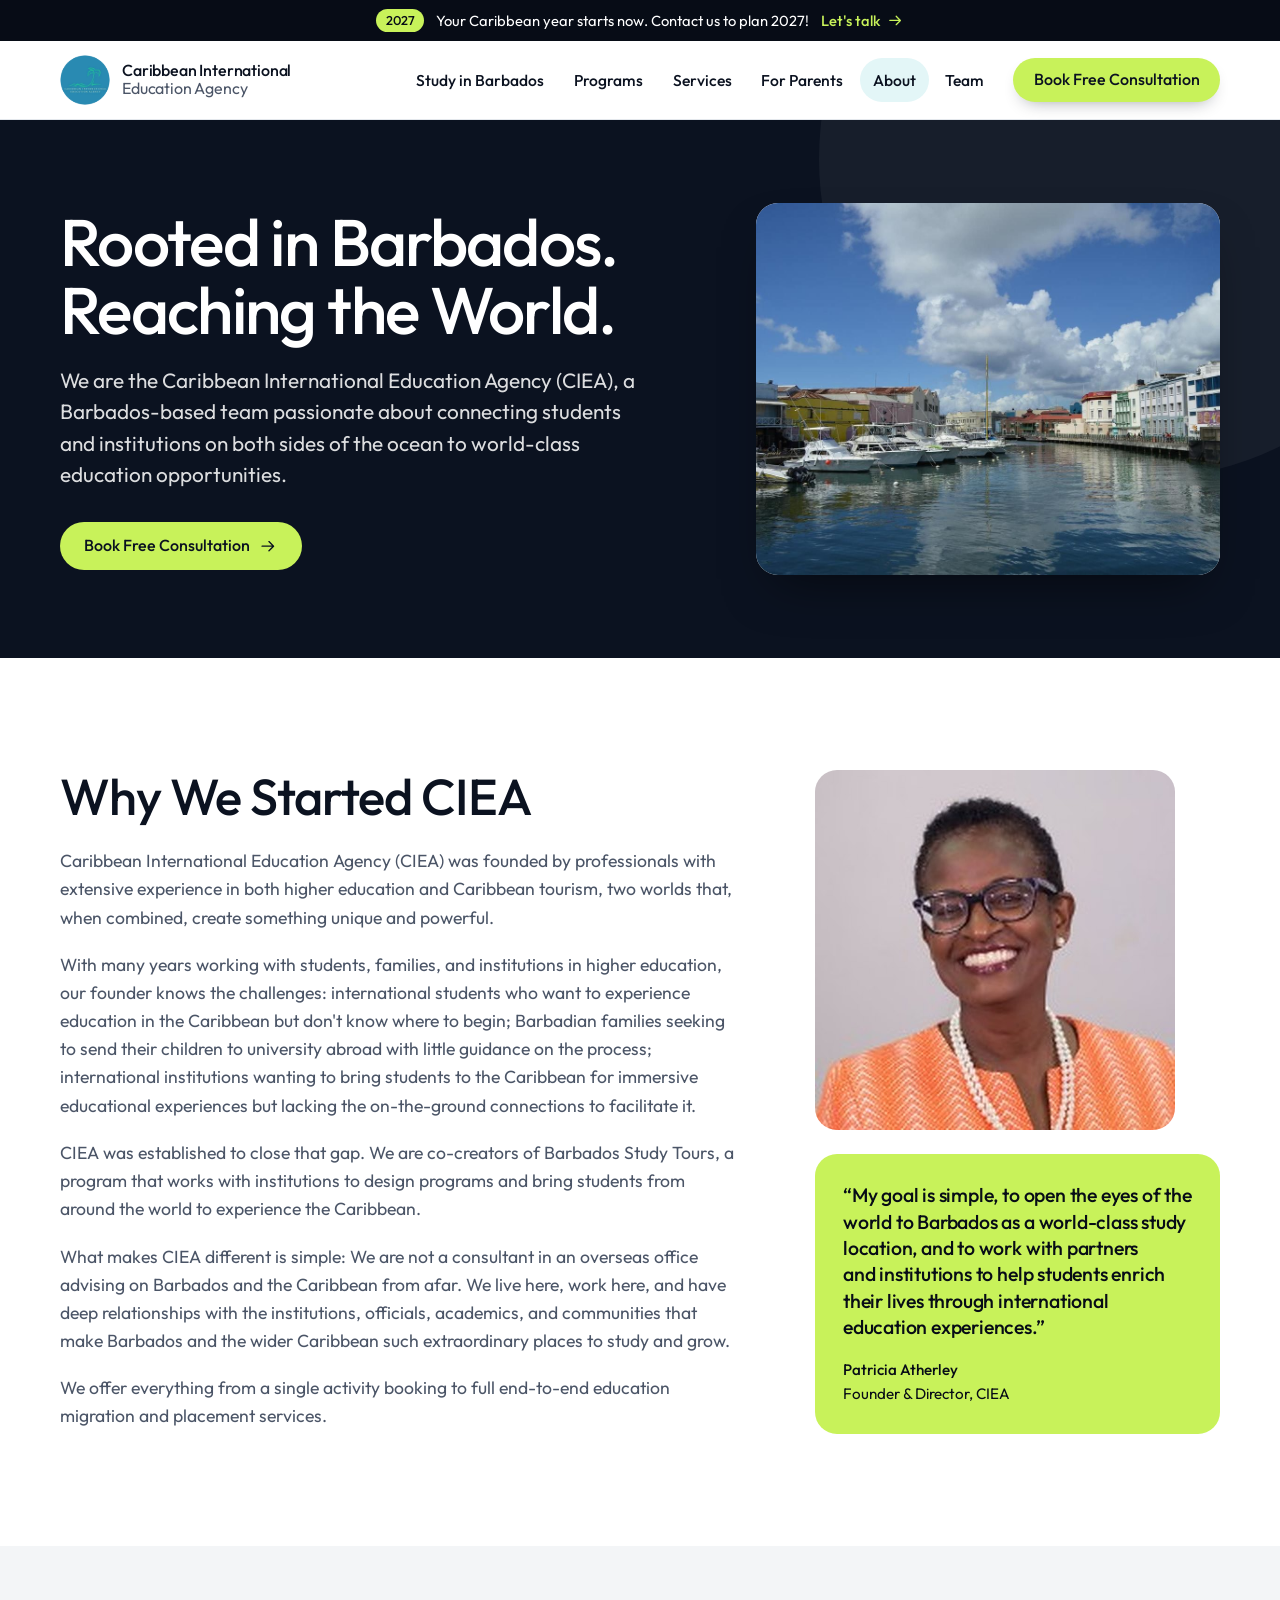
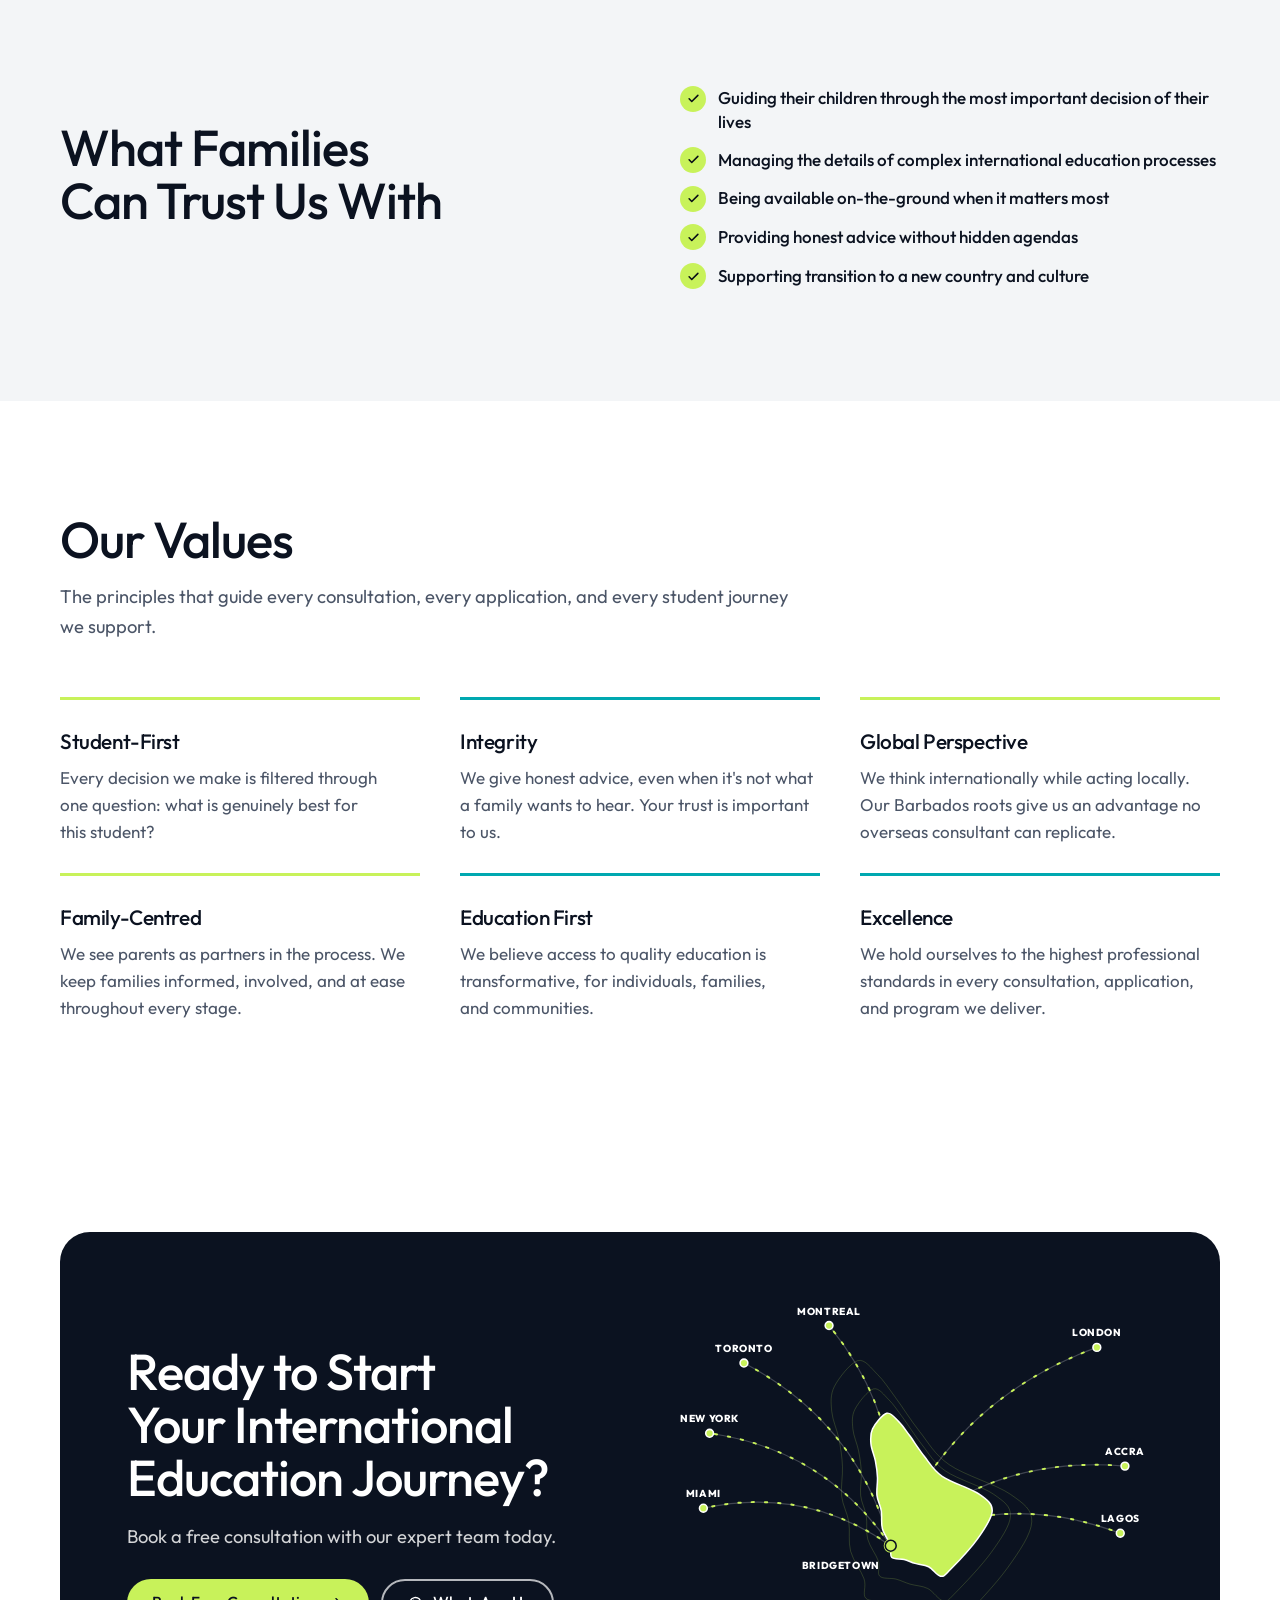
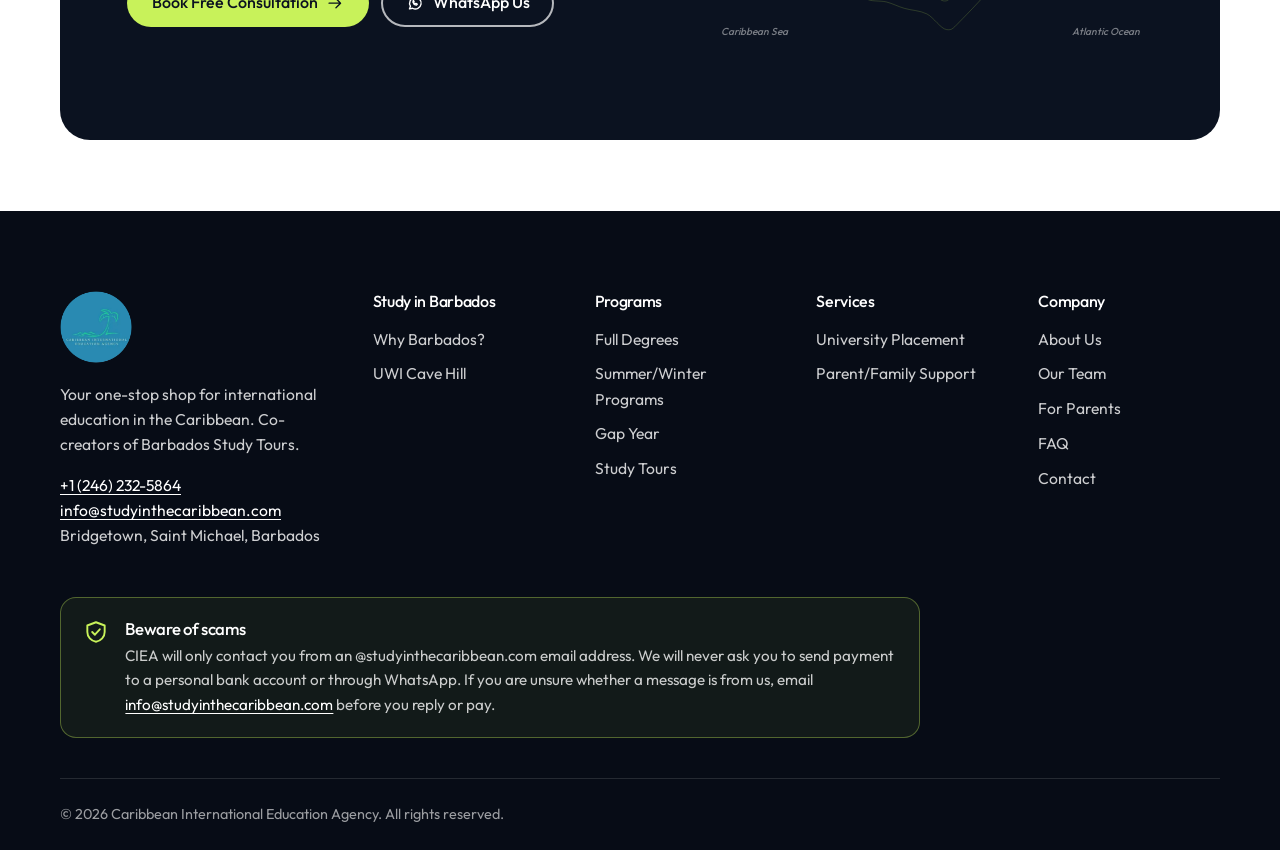
==== about.html @ b479305e "Add Team page, Full Degrees on Programs, team and degree links in nav and footer Co-Authored-By: Cla" ====
<!doctype html>
<html lang="en">
<head>
<meta charset="utf-8">
<meta name="viewport" content="width=device-width, initial-scale=1, viewport-fit=cover">
<title>About CIEA | Barbados-Based Education Agency</title>
<meta name="description" content="Meet the Barbados-based team behind the Caribbean International Education Agency.">
<meta name="theme-color" content="#0b1220">
<link rel="canonical" href="https://studyinthecaribbean.com/about.html">
<meta property="og:type" content="website">
<meta property="og:site_name" content="Caribbean International Education Agency">
<meta property="og:title" content="About CIEA | Barbados-Based Education Agency">
<meta property="og:description" content="Meet the Barbados-based team behind the Caribbean International Education Agency.">
<meta property="og:url" content="https://studyinthecaribbean.com/about.html">
<meta property="og:image" content="https://studyinthecaribbean.com/assets/og-image.jpg">
<meta property="og:image:width" content="1200">
<meta property="og:image:height" content="630">
<meta property="og:locale" content="en_GB">
<meta name="twitter:card" content="summary_large_image">
<script type="application/ld+json">{"@context": "https://schema.org", "@graph": [{"@type": "EducationalOrganization", "@id": "https://studyinthecaribbean.com/#org", "name": "Caribbean International Education Agency", "alternateName": "CIEA", "url": "https://studyinthecaribbean.com/", "logo": "https://studyinthecaribbean.com/assets/ciea-logo.png", "image": "https://studyinthecaribbean.com/assets/og-image.jpg", "email": "info@studyinthecaribbean.com", "telephone": "+12462325864", "address": {"@type": "PostalAddress", "addressLocality": "Bridgetown", "addressRegion": "Saint Michael", "addressCountry": "BB"}, "areaServed": ["Barbados", "Caribbean", "Canada", "United Kingdom", "United States", "Africa"]}]}</script>
<link rel="icon" href="assets/ciea-logo.png">
<link rel="preconnect" href="https://fonts.googleapis.com">
<link rel="preconnect" href="https://fonts.gstatic.com" crossorigin>
<link rel="stylesheet" href="https://fonts.googleapis.com/css2?family=Outfit:wght@300..800&family=Geist+Mono:wght@500&display=swap">
<link rel="stylesheet" href="assets/styles.css?v=c68fbede">
</head>
<body>
<svg width="0" height="0" style="position:absolute" aria-hidden="true">
<symbol id="i-check" viewBox="0 0 24 24"><path d="M5 12.5l4.2 4.2L19 7"/></symbol>
<symbol id="i-arrow" viewBox="0 0 24 24"><path d="M4 12h15M13 6l6 6-6 6"/></symbol><symbol id="i-arrow-l" viewBox="0 0 24 24"><path d="M20 12H5M11 6l-6 6 6 6"/></symbol><symbol id="i-shield" viewBox="0 0 24 24"><path d="M12 3l8 3v6c0 4.5-3.4 8.2-8 9-4.6-.8-8-4.5-8-9V6z"/><path d="M8.5 12l2.5 2.5 4.5-5"/></symbol>
<symbol id="i-plus" viewBox="0 0 24 24"><path d="M12 5v14M5 12h14"/></symbol>
<symbol id="i-camera" viewBox="0 0 24 24"><path d="M4 8.5A1.5 1.5 0 0 1 5.5 7h2.2l1.6-2.2h5.4L16.3 7h2.2A1.5 1.5 0 0 1 20 8.5v9a1.5 1.5 0 0 1-1.5 1.5h-13A1.5 1.5 0 0 1 4 17.5z"/><circle cx="12" cy="12.8" r="3.4"/></symbol>
<symbol id="i-menu" viewBox="0 0 24 24"><path d="M4 7h16M4 12h16M4 17h10"/></symbol>
<symbol id="i-close" viewBox="0 0 24 24"><path d="M6 6l12 12M18 6L6 18"/></symbol>
<symbol id="i-chat" viewBox="0 0 24 24"><path d="M4.5 19.5l1.3-3.6A7.5 7.5 0 1 1 8.6 18.6z"/><path d="M9 10.5c.4 1.8 2.3 3.6 4.4 4.1l1.3-1.3-1.8-1-1 .6c-.8-.4-1.5-1.1-1.9-1.9l.6-1-1-1.8z"/></symbol>
<symbol id="i-phone" viewBox="0 0 24 24"><path d="M6.6 3.5h2.6l1.4 4.1-1.9 1.3a11 11 0 0 0 6.4 6.4l1.3-1.9 4.1 1.4v2.6a2 2 0 0 1-2.1 2A16.5 16.5 0 0 1 4.6 5.6a2 2 0 0 1 2-2.1z"/></symbol>
<symbol id="i-mail" viewBox="0 0 24 24"><rect x="3.5" y="5.5" width="17" height="13" rx="1.5"/><path d="M4 6.5l8 6 8-6"/></symbol>
<symbol id="i-pin" viewBox="0 0 24 24"><path d="M12 21s-6.5-5.6-6.5-11a6.5 6.5 0 0 1 13 0c0 5.4-6.5 11-6.5 11z"/><circle cx="12" cy="10" r="2.4"/></symbol>
<symbol id="i-clock" viewBox="0 0 24 24"><circle cx="12" cy="12" r="8.5"/><path d="M12 7.5V12l3 2"/></symbol>
<symbol id="i-cap" viewBox="0 0 24 24"><path d="M2.5 9.5L12 5l9.5 4.5L12 14z"/><path d="M6.5 11.5v4c1.5 1.4 3.4 2 5.5 2s4-.6 5.5-2v-4M21.5 9.5v5"/></symbol>
<symbol id="i-file" viewBox="0 0 24 24"><path d="M14 3.5H7A1.5 1.5 0 0 0 5.5 5v14A1.5 1.5 0 0 0 7 20.5h10a1.5 1.5 0 0 0 1.5-1.5V8z"/><path d="M14 3.5V8h4.5M9 14l2 2 4-4"/></symbol>
<symbol id="i-passport" viewBox="0 0 24 24"><rect x="5.5" y="3" width="13" height="18" rx="1.5"/><circle cx="12" cy="10.5" r="3"/><path d="M9 10.5h6M12 7.5c-1 1.6-1 4.4 0 6M12 7.5c1 1.6 1 4.4 0 6M9 17h6"/></symbol>
<symbol id="i-home" viewBox="0 0 24 24"><path d="M3.5 11L12 4l8.5 7"/><path d="M6 9.5v10h12v-10M10 19.5v-5h4v5"/></symbol>
<symbol id="i-plane" viewBox="0 0 24 24"><path d="M10.5 13.5l-6-2.2 1.3-1.3 7.2.6 4-4c.9-.9 2.3-1.1 2.8-.6s.3 1.9-.6 2.8l-4 4 .6 7.2-1.3 1.3-2.2-6-3 3v2.2l-1.2 1.2-1.3-3.3-3.3-1.3L4.6 16h2.2z"/></symbol>
<symbol id="i-users" viewBox="0 0 24 24"><circle cx="9" cy="8.5" r="3.2"/><path d="M3 19.5c.5-3.3 2.9-5.5 6-5.5s5.5 2.2 6 5.5"/><circle cx="17" cy="9.5" r="2.5"/><path d="M16.5 14.2c2.4.2 4 2 4.5 4.6"/></symbol>
<symbol id="i-steth" viewBox="0 0 24 24"><path d="M6 3.5v5a4 4 0 0 0 8 0v-5"/><path d="M10 12.5v2a5 5 0 0 0 10 0v-1.5"/><circle cx="20" cy="11" r="2"/></symbol>
<symbol id="i-award" viewBox="0 0 24 24"><circle cx="12" cy="9" r="5.5"/><path d="M8.6 13.4L7 20.5l5-2.5 5 2.5-1.6-7.1"/></symbol>
<symbol id="i-globe" viewBox="0 0 24 24"><circle cx="12" cy="12" r="8.5"/><path d="M3.5 12h17M12 3.5c2.4 2.5 3.6 5.3 3.6 8.5s-1.2 6-3.6 8.5c-2.4-2.5-3.6-5.3-3.6-8.5s1.2-6 3.6-8.5z"/></symbol>
<symbol id="i-sun" viewBox="0 0 24 24"><circle cx="12" cy="12" r="4"/><path d="M12 2.5v2.5M12 19v2.5M2.5 12H5M19 12h2.5M5.3 5.3l1.8 1.8M16.9 16.9l1.8 1.8M5.3 18.7l1.8-1.8M16.9 7.1l1.8-1.8"/></symbol>
<symbol id="i-tag" viewBox="0 0 24 24"><path d="M3.5 12.2V4.5a1 1 0 0 1 1-1h7.7l8.3 8.3a1 1 0 0 1 0 1.4l-7.3 7.3a1 1 0 0 1-1.4 0z"/><circle cx="8" cy="8" r="1.6"/></symbol>
</svg>
<a class="skip" href="#main">Skip to content</a>
<a class="promo" href="contact.html"><span class="promo-in"><span class="promo-tag">2027</span><span class="promo-text">Your Caribbean year starts now. Contact us to plan 2027!</span><span class="promo-go">Let's talk <svg class="icon" aria-hidden="true"><use href="#i-arrow"/></svg></span></span></a>
<header class="site-header"><div class="wrap header-inner">
<a class="brand" href="index.html" aria-label="Caribbean International Education Agency, home">
<img src="assets/ciea-logo.png" alt="" width="52" height="52">
<span class="brand-name">Caribbean International<span>Education Agency</span></span></a>
<button class="nav-toggle" aria-expanded="false" aria-controls="site-nav" aria-label="Menu"><svg class="icon i-menu" aria-hidden="true"><use href="#i-menu"/></svg><svg class="icon i-close" hidden aria-hidden="true"><use href="#i-close"/></svg></button>
<nav class="nav" id="site-nav" aria-label="Main"><a href="study-in-barbados.html">Study in Barbados</a><a href="programs.html">Programs</a><a href="services.html">Services</a><a href="about.html#families">For Parents</a><a href="about.html" aria-current="page">About</a><a href="team.html">Team</a><a class="btn btn-primary" href="contact.html">Book Free Consultation</a></nav>
</div></header>
<main id="main">
<section class="page-hero"><div class="wrap page-hero-grid">
<div class="page-hero-copy"><h1>Rooted in Barbados. Reaching the World.</h1><p class="lede">We are the Caribbean International Education Agency (CIEA), a Barbados-based team passionate about connecting students and institutions on both sides of the ocean to world-class education opportunities.</p><div class="btn-row"><a class="btn btn-primary" href="contact.html">Book Free Consultation <svg class="icon" aria-hidden="true"><use href="#i-arrow"/></svg></a></div></div>
<figure class="photo "><div class="ph has-img"><img src="assets/photos/bridgetown-careenage.jpg" alt="The Careenage in Bridgetown" loading="eager" decoding="async"></div></figure>
</div></section>
<section class="section" aria-labelledby="story-h"><div class="wrap story">
<div class="prose">

<h2 id="story-h">Why We Started CIEA</h2>
<p>Caribbean International Education Agency (CIEA) was founded by professionals with extensive experience in both higher education and Caribbean tourism, two worlds that, when combined, create something unique and powerful.</p>
<p>With many years working with students, families, and institutions in higher education, our founder knows the challenges: international students who want to experience education in the Caribbean but don't know where to begin; Barbadian families seeking to send their children to university abroad with little guidance on the process; international institutions wanting to bring students to the Caribbean for immersive educational experiences but lacking the on-the-ground connections to facilitate it.</p>
<p>CIEA was established to close that gap. We are co-creators of Barbados Study Tours, a program that works with institutions to design programs and bring students from around the world to experience the Caribbean.</p>
<p>What makes CIEA different is simple: We are not a consultant in an overseas office advising on Barbados and the Caribbean from afar. We live here, work here, and have deep relationships with the institutions, officials, academics, and communities that make Barbados and the wider Caribbean such extraordinary places to study and grow.</p>
<p>We offer everything from a single activity booking to full end-to-end education migration and placement services.</p>
</div>
<aside>
<figure class="photo portrait"><div class="ph has-img"><img src="assets/photos/patricia-atherley.jpg" alt="Patricia Atherley, Founder and Director of CIEA" loading="lazy" decoding="async"></div></figure>
<blockquote class="quote"><p>My goal is simple, to open the eyes of the world to Barbados as a world-class study location, and to work with partners and institutions to help students enrich their lives through international education experiences.</p>
<footer><b>Patricia Atherley</b>Founder &amp; Director, CIEA</footer></blockquote>
</aside>
</div></section>

<section class="section bg-mist" id="families" aria-labelledby="fam-h"><div class="wrap split">
<div class="stack"><h2 id="fam-h">What Families Can Trust Us With</h2></div>
<ul class="checks "><li><span class="tick"><svg class="icon" aria-hidden="true"><use href="#i-check"/></svg></span><span>Guiding their children through the most important decision of their lives</span></li><li><span class="tick"><svg class="icon" aria-hidden="true"><use href="#i-check"/></svg></span><span>Managing the details of complex international education processes</span></li><li><span class="tick"><svg class="icon" aria-hidden="true"><use href="#i-check"/></svg></span><span>Being available on-the-ground when it matters most</span></li><li><span class="tick"><svg class="icon" aria-hidden="true"><use href="#i-check"/></svg></span><span>Providing honest advice without hidden agendas</span></li><li><span class="tick"><svg class="icon" aria-hidden="true"><use href="#i-check"/></svg></span><span>Supporting transition to a new country and culture</span></li></ul>
</div></section>

<section class="section" aria-labelledby="val-h"><div class="wrap">
<div class="head"><h2 id="val-h">Our Values</h2><p>The principles that guide every consultation, every application, and every student journey we support.</p></div>
<ul class="values"><li class="c-flame"><h3>Student-First</h3><p>Every decision we make is filtered through one question: what is genuinely best for this student?</p></li><li class="c-sea"><h3>Integrity</h3><p>We give honest advice, even when it's not what a family wants to hear. Your trust is important to us.</p></li><li class="c-palm"><h3>Global Perspective</h3><p>We think internationally while acting locally. Our Barbados roots give us an advantage no overseas consultant can replicate.</p></li><li class="c-sun"><h3>Family-Centred</h3><p>We see parents as partners in the process. We keep families informed, involved, and at ease throughout every stage.</p></li><li class="c-hib"><h3>Education First</h3><p>We believe access to quality education is transformative, for individuals, families, and communities.</p></li><li class="c-sea"><h3>Excellence</h3><p>We hold ourselves to the highest professional standards in every consultation, application, and program we deliver.</p></li></ul>
</div></section>

<section class="envelope-section" aria-labelledby="env-h"><div class="wrap">
<div class="envelope">
<div class="body"><h2 id="env-h">Ready to Start Your International Education Journey?</h2><p>Book a free consultation with our expert team today.</p>
<div class="btn-row"><a class="btn btn-primary" href="contact.html">Book Free Consultation <svg class="icon" aria-hidden="true"><use href="#i-arrow"/></svg></a>
<a class="btn btn-line-light" href="https://wa.me/12462325864" target="_blank" rel="noopener"><svg class="icon" aria-hidden="true"><use href="#i-chat"/></svg>WhatsApp Us</a></div></div>
<div class="routes"><svg viewBox="0 0 620 470" role="img" aria-label="Map of Barbados with direct flight routes from Bridgetown to London, Toronto, Montreal, New York, Miami, Lagos and Accra">
<g><path class="contour" d="M220.7 151.0 C213.0 153.2 200.2 169.7 195.5 178.8 C190.9 187.9 191.8 196.2 192.6 205.6 C193.4 215.1 198.4 225.5 200.4 235.4 C202.3 245.3 203.8 254.9 204.2 265.2 C204.7 275.5 202.2 287.1 203.3 297.0 C204.4 306.9 209.4 314.9 211.0 324.8 C212.6 334.7 210.2 346.3 213.0 356.6 C215.7 366.8 224.7 377.9 227.5 386.4 C230.2 394.8 225.4 403.1 229.4 407.2 C233.4 411.3 244.7 409.4 251.6 411.2 C258.6 413.0 263.7 416.0 271.0 418.1 C278.2 420.3 287.6 420.3 295.2 424.1 C302.7 427.9 310.0 440.1 316.4 441.0 C322.9 441.8 322.9 440.1 333.9 429.1 C344.8 418.0 369.8 391.8 382.2 374.4 C394.6 357.1 407.8 338.0 408.3 324.8 C408.8 311.5 399.9 305.3 385.1 295.0 C370.3 284.7 335.6 274.5 319.3 263.2 C303.1 252.0 297.1 239.6 287.4 227.5 C277.8 215.4 268.9 201.0 261.3 190.7 C253.7 180.5 248.7 172.5 242.0 165.9 C235.2 159.3 228.4 148.9 220.7 151.0 Z" transform="translate(336 250) scale(0.9359999999999999) translate(-300 -295)" vector-effect="non-scaling-stroke"/><path class="contour" d="M220.7 151.0 C213.0 153.2 200.2 169.7 195.5 178.8 C190.9 187.9 191.8 196.2 192.6 205.6 C193.4 215.1 198.4 225.5 200.4 235.4 C202.3 245.3 203.8 254.9 204.2 265.2 C204.7 275.5 202.2 287.1 203.3 297.0 C204.4 306.9 209.4 314.9 211.0 324.8 C212.6 334.7 210.2 346.3 213.0 356.6 C215.7 366.8 224.7 377.9 227.5 386.4 C230.2 394.8 225.4 403.1 229.4 407.2 C233.4 411.3 244.7 409.4 251.6 411.2 C258.6 413.0 263.7 416.0 271.0 418.1 C278.2 420.3 287.6 420.3 295.2 424.1 C302.7 427.9 310.0 440.1 316.4 441.0 C322.9 441.8 322.9 440.1 333.9 429.1 C344.8 418.0 369.8 391.8 382.2 374.4 C394.6 357.1 407.8 338.0 408.3 324.8 C408.8 311.5 399.9 305.3 385.1 295.0 C370.3 284.7 335.6 274.5 319.3 263.2 C303.1 252.0 297.1 239.6 287.4 227.5 C277.8 215.4 268.9 201.0 261.3 190.7 C253.7 180.5 248.7 172.5 242.0 165.9 C235.2 159.3 228.4 148.9 220.7 151.0 Z" transform="translate(336 250) scale(1.188) translate(-300 -295)" vector-effect="non-scaling-stroke"/></g><path class="arc" d="M284 316 Q306 158 205 34"/><path class="flow out" d="M284 316 Q306 158 205 34"/><path class="arc" d="M284 316 Q241 158 96 82"/><path class="flow in" d="M284 316 Q241 158 96 82"/><path class="arc" d="M284 316 Q200 193 52 172"/><path class="flow out" d="M284 316 Q200 193 52 172"/><path class="arc" d="M284 316 Q174 239 44 268"/><path class="flow in" d="M284 316 Q174 239 44 268"/><path class="arc" d="M284 316 Q360 131 548 62"/><path class="flow out" d="M284 316 Q360 131 548 62"/><path class="arc" d="M284 316 Q412 199 584 214"/><path class="flow in" d="M284 316 Q412 199 584 214"/><path class="arc" d="M284 316 Q427 243 578 300"/><path class="flow out" d="M284 316 Q427 243 578 300"/><path class="island" d="M220.7 151.0 C213.0 153.2 200.2 169.7 195.5 178.8 C190.9 187.9 191.8 196.2 192.6 205.6 C193.4 215.1 198.4 225.5 200.4 235.4 C202.3 245.3 203.8 254.9 204.2 265.2 C204.7 275.5 202.2 287.1 203.3 297.0 C204.4 306.9 209.4 314.9 211.0 324.8 C212.6 334.7 210.2 346.3 213.0 356.6 C215.7 366.8 224.7 377.9 227.5 386.4 C230.2 394.8 225.4 403.1 229.4 407.2 C233.4 411.3 244.7 409.4 251.6 411.2 C258.6 413.0 263.7 416.0 271.0 418.1 C278.2 420.3 287.6 420.3 295.2 424.1 C302.7 427.9 310.0 440.1 316.4 441.0 C322.9 441.8 322.9 440.1 333.9 429.1 C344.8 418.0 369.8 391.8 382.2 374.4 C394.6 357.1 407.8 338.0 408.3 324.8 C408.8 311.5 399.9 305.3 385.1 295.0 C370.3 284.7 335.6 274.5 319.3 263.2 C303.1 252.0 297.1 239.6 287.4 227.5 C277.8 215.4 268.9 201.0 261.3 190.7 C253.7 180.5 248.7 172.5 242.0 165.9 C235.2 159.3 228.4 148.9 220.7 151.0 Z" transform="translate(336 250) scale(0.72) translate(-300 -295)" vector-effect="non-scaling-stroke"/><path class="coast" d="M220.7 151.0 C213.0 153.2 200.2 169.7 195.5 178.8 C190.9 187.9 191.8 196.2 192.6 205.6 C193.4 215.1 198.4 225.5 200.4 235.4 C202.3 245.3 203.8 254.9 204.2 265.2 C204.7 275.5 202.2 287.1 203.3 297.0 C204.4 306.9 209.4 314.9 211.0 324.8 C212.6 334.7 210.2 346.3 213.0 356.6 C215.7 366.8 224.7 377.9 227.5 386.4 C230.2 394.8 225.4 403.1 229.4 407.2 C233.4 411.3 244.7 409.4 251.6 411.2 C258.6 413.0 263.7 416.0 271.0 418.1 C278.2 420.3 287.6 420.3 295.2 424.1 C302.7 427.9 310.0 440.1 316.4 441.0 C322.9 441.8 322.9 440.1 333.9 429.1 C344.8 418.0 369.8 391.8 382.2 374.4 C394.6 357.1 407.8 338.0 408.3 324.8 C408.8 311.5 399.9 305.3 385.1 295.0 C370.3 284.7 335.6 274.5 319.3 263.2 C303.1 252.0 297.1 239.6 287.4 227.5 C277.8 215.4 268.9 201.0 261.3 190.7 C253.7 180.5 248.7 172.5 242.0 165.9 C235.2 159.3 228.4 148.9 220.7 151.0 Z" transform="translate(336 250) scale(0.72) translate(-300 -295)" vector-effect="non-scaling-stroke"/><g class="city"><circle cx="205" cy="34" r="5"/><text x="205" y="20" text-anchor="middle">MONTREAL</text></g><g class="city"><circle cx="96" cy="82" r="5"/><text x="96" y="68" text-anchor="middle">TORONTO</text></g><g class="city"><circle cx="52" cy="172" r="5"/><text x="52" y="158" text-anchor="middle">NEW YORK</text></g><g class="city"><circle cx="44" cy="268" r="5"/><text x="44" y="254" text-anchor="middle">MIAMI</text></g><g class="city"><circle cx="548" cy="62" r="5"/><text x="548" y="48" text-anchor="middle">LONDON</text></g><g class="city"><circle cx="584" cy="214" r="5"/><text x="584" y="200" text-anchor="middle">ACCRA</text></g><g class="city"><circle cx="578" cy="300" r="5"/><text x="578" y="286" text-anchor="middle">LAGOS</text></g>
<circle class="home-ring" cx="284" cy="316" r="8"/><circle class="home-dot" cx="284" cy="316" r="7"/>
<text class="sea-label" x="560" y="430" text-anchor="middle">Atlantic Ocean</text><text class="sea-label" x="110" y="430" text-anchor="middle">Caribbean Sea</text>
<text class="home-label" x="270" y="346" text-anchor="end">BRIDGETOWN</text>
</svg></div>
</div></div></section>
</main>
<footer class="site-footer"><div class="wrap">
<div class="foot-grid">
<div class="foot-brand"><img src="assets/ciea-logo.png" alt="Caribbean International Education Agency logo" width="84" height="84">
<p>Your one-stop shop for international education in the Caribbean. Co-creators of Barbados Study Tours.</p>
<p><a href="https://wa.me/12462325864" target="_blank" rel="noopener">+1 (246) 232-5864</a><br><a href="mailto:info@studyinthecaribbean.com">info@studyinthecaribbean.com</a><br>Bridgetown, Saint Michael, Barbados</p></div>
<div class="foot-col"><h3>Study in Barbados</h3><ul>
<li><a href="study-in-barbados.html#why">Why Barbados?</a></li><li><a href="study-in-barbados.html#uwi">UWI Cave Hill</a></li>
</ul></div>
<div class="foot-col"><h3>Programs</h3><ul>
<li><a href="programs.html#full-degrees">Full Degrees</a></li><li><a href="programs.html#summer-camps">Summer/Winter Programs</a></li><li><a href="programs.html#gap-year">Gap Year</a></li>
<li><a href="programs.html#study-tours">Study Tours</a></li></ul></div>
<div class="foot-col"><h3>Services</h3><ul>
<li><a href="services.html#placement">University Placement</a></li>
<li><a href="services.html#family">Parent/Family Support</a></li></ul></div>
<div class="foot-col"><h3>Company</h3><ul>
<li><a href="about.html">About Us</a></li><li><a href="team.html">Our Team</a></li><li><a href="about.html#families">For Parents</a></li>
<li><a href="index.html#faq">FAQ</a></li><li><a href="contact.html">Contact</a></li></ul></div>
</div>
<aside class="foot-notice" aria-labelledby="scam-h"><svg class="icon" aria-hidden="true"><use href="#i-shield"/></svg><div><h3 id="scam-h">Beware of scams</h3><p>CIEA will only contact you from an @studyinthecaribbean.com email address. We will never ask you to send payment to a personal bank account or through WhatsApp. If you are unsure whether a message is from us, email <a href="mailto:info@studyinthecaribbean.com">info@studyinthecaribbean.com</a> before you reply or pay.</p></div></aside>
<div class="foot-base"><span>&copy; 2026 Caribbean International Education Agency. All rights reserved.</span></div>
</div></footer>
<script src="assets/site.js?v=c68fbede"></script>
</body>
</html>
---- assets/styles.css ----
/* CIEA: Electric Sea. White ground, near-black bands, teal brand, lime for action. */
:root {
  --deep: #0b1220;
  --deep-2: #111b2e;
  --night: #070c16;
  --lagoon: #00a8b0;
  --sea-ink: #007c84;
  --seafoam: #c8f25a;
  --palm-ink: #007c84;
  --seafoam-soft: #e3f6f7;
  --sun: #c8f25a;
  --sun-soft: #f3fbdf;
  --coral: #c8f25a;
  --coral-ink: #007c84;
  --coral-soft: #eef9d2;
  --flame-ink: #0b1220;
  --err: #b3261e;
  --hibiscus: #00a8b0;
  --ink: #0b1220;
  --ink-2: #4b5567;
  --line: #e3e7ec;
  --mist: #f3f5f7;
  --white: #fff;
  --r-lg: 22px;
  --r: 16px;
  --r-sm: 10px;
  --shadow: 0 18px 40px -18px rgba(11, 18, 32, .35);
  --shadow-sm: 0 6px 18px -8px rgba(11, 18, 32, .28);
  --display: "Outfit", system-ui, sans-serif;
  --text: "Outfit", system-ui, sans-serif;
  --ease: cubic-bezier(.16, 1, .3, 1);
  --wrap: 1240px;
  --gutter: clamp(1rem, 4vw, 2.5rem);
}

*, *::before, *::after { box-sizing: border-box; }
html { -webkit-text-size-adjust: 100%; scroll-padding-top: 96px; }
html.smooth { scroll-behavior: smooth; }
@media (prefers-reduced-motion: reduce) { html.smooth { scroll-behavior: auto; } }
body {
  margin: 0; background: #fff; color: var(--ink);
  font-family: var(--text); font-size: 1.0625rem; line-height: 1.6;
  -webkit-font-smoothing: antialiased; text-rendering: optimizeLegibility;
}
img { display: block; max-width: 100%; height: auto; }
a { color: inherit; text-underline-offset: .2em; text-decoration-thickness: .08em; }
::selection { background: var(--sun); color: var(--ink); }
:focus-visible { outline: 3px solid var(--lagoon); outline-offset: 3px; border-radius: 6px; }
html { scrollbar-color: var(--lagoon) var(--mist); }
[hidden] { display: none !important; }
.visually-hidden { position: absolute !important; width: 1px; height: 1px; overflow: hidden; clip: rect(0 0 0 0); white-space: nowrap; }
.skip { position: absolute; left: 1rem; top: -4rem; z-index: 100; background: var(--coral); color: var(--flame-ink); padding: .7rem 1rem; border-radius: 999px; font-weight: 500; }
.skip:focus { top: 1rem; }

h1, h2, h3, h4 { font-family: var(--display); color: inherit; margin: 0; text-wrap: balance; }
h1 { font-weight: 500; font-size: clamp(2.5rem, 1.4rem + 4.2vw, 4.9rem); line-height: 1.02; letter-spacing: -0.025em; }
h2 { font-weight: 500; font-size: clamp(2rem, 1.4rem + 2.2vw, 3.25rem); line-height: 1.05; letter-spacing: -0.02em; }
h3 { font-weight: 500; font-size: 1.3rem; line-height: 1.25; letter-spacing: -0.02em; }
p { margin: 0; text-wrap: pretty; }
.icon { width: 1.15em; height: 1.15em; fill: none; stroke: currentColor; stroke-width: 1.75; stroke-linecap: round; stroke-linejoin: round; flex: none; }

.wrap { width: 100%; max-width: var(--wrap); margin-inline: auto; padding-inline: var(--gutter); }
.section { padding-block: clamp(4.5rem, 3rem + 5vw, 7.5rem); }
.bg-mist, .bg-tissue { background: var(--mist); }
.bg-sand { background: var(--sun-soft); }
.band-deep { background: var(--deep); color: #fff; }
.stack > * + * { margin-top: 1.25rem; }
.stack > h2 + * { margin-top: 1.4rem; }
.head { max-width: 46rem; margin-bottom: clamp(2.5rem, 2rem + 2vw, 3.5rem); }
.head > * + * { margin-top: 1rem; }
.head > p:not(.label) { color: var(--ink-2); font-size: 1.15rem; }
.lede { font-size: clamp(1.12rem, 1rem + .4vw, 1.3rem); line-height: 1.5; }

/* Section label: a solid pill, not a tracked eyebrow */
.label { display: inline-flex; align-items: center; padding: .38rem .85rem; border-radius: 999px; background: var(--seafoam-soft); color: var(--palm-ink); font-weight: 500; font-size: .875rem; letter-spacing: 0; }
.label.on-dark { background: rgba(200, 242, 90, .14); color: #c8f25a; }

/* Buttons */
.btn { display: inline-flex; align-items: center; justify-content: center; gap: .55rem; min-height: 48px; padding: .75rem 1.4rem; border-radius: 999px; border: 2px solid transparent; font: inherit; font-weight: 500; font-size: 1rem; text-decoration: none; cursor: pointer; line-height: 1.1; transition: background-color .25s var(--ease), color .25s var(--ease), border-color .25s var(--ease), transform .35s var(--ease), box-shadow .35s var(--ease); }
.btn .icon { transition: transform .35s var(--ease); }
.btn:hover .icon { transform: translateX(3px); }
.btn:active { transform: translateY(1px); }
.btn-lg { min-height: 56px; padding: .9rem 1.7rem; font-size: 1.06rem; }
.btn-primary { background: var(--coral); color: var(--flame-ink); box-shadow: 0 8px 18px -10px rgba(11, 18, 32, .45); }
.btn-primary:hover { background: var(--sun); color: var(--ink); box-shadow: 0 12px 22px -12px rgba(11, 18, 32, .5); }
.btn-line { border-color: var(--ink); color: var(--ink); background: transparent; }
.btn-line:hover { background: var(--ink); color: #fff; }
.btn-line-light { border-color: rgba(255, 255, 255, .7); color: #fff; }
.btn-line-light:hover { background: #fff; color: var(--deep); border-color: #fff; }
.btn-sun { background: var(--sun); color: var(--night); }
.btn-sun:hover { background: #d6f77c; }
.btn-ink { background: var(--deep); color: #fff; }
.btn-ink:hover { background: var(--night); }
.btn-row { display: flex; flex-wrap: wrap; gap: .75rem; }

/* Promo bar + header */
.promo { display: block; background: var(--night); color: #fff; text-decoration: none; font-size: .92rem; }
.promo-in { display: flex; align-items: center; justify-content: center; gap: .75rem; padding: .55rem var(--gutter); flex-wrap: wrap; text-align: center; }
.promo-tag { background: var(--sun); color: var(--night); font-weight: 500; border-radius: 999px; padding: .1rem .6rem; font-size: .8rem; }
.promo-go { display: inline-flex; align-items: center; gap: .35rem; font-weight: 500; color: var(--seafoam); }
.promo:hover .promo-go { text-decoration: underline; }
.site-header { position: sticky; top: 0; z-index: 50; background: rgba(255, 255, 255, .92); backdrop-filter: saturate(1.4) blur(12px); border-bottom: 1px solid var(--line); }
.header-inner { display: flex; align-items: center; justify-content: space-between; gap: 1.5rem; min-height: 78px; }
.brand { display: flex; align-items: center; gap: .75rem; text-decoration: none; }
.brand img { width: 50px; height: 50px; border-radius: 50%; }
.brand-name { display: flex; flex-direction: column; font-family: var(--display); font-weight: 500; font-size: 1rem; line-height: 1.12; letter-spacing: -0.01em; color: var(--deep); }
.brand-name span { font-weight: 400; color: var(--ink-2); }
.nav { display: flex; align-items: center; gap: .25rem; }
.nav a:not(.btn) { position: relative; padding: .6rem .8rem; font-weight: 500; font-size: .98rem; text-decoration: none; color: var(--ink); border-radius: 999px; transition: background-color .2s; }
.nav a:not(.btn):hover { background: var(--mist); }
.nav a[aria-current="page"] { color: var(--deep); background: var(--seafoam-soft); }
.nav .btn { margin-left: .75rem; min-height: 44px; padding: .6rem 1.15rem; }
.nav-toggle { display: none; background: none; border: 0; width: 46px; height: 46px; border-radius: 12px; color: var(--ink); cursor: pointer; }
.nav-toggle .icon { width: 28px; height: 28px; }

/* Home hero */
.hero { position: relative; padding-top: clamp(2.5rem, 1.5rem + 3vw, 4.5rem); padding-bottom: clamp(2.5rem, 2rem + 2vw, 3.5rem); background:
  linear-gradient(180deg, #ffffff 0%, #f3f5f7 100%); overflow: hidden; }
.hero::before { content: ""; position: absolute; right: -12vw; top: -18vw; width: 52vw; height: 52vw; max-width: 760px; max-height: 760px; border-radius: 50%; background: radial-gradient(circle at 50% 50%, rgba(0, 168, 176, .22) 0%, rgba(200, 242, 90, .16) 40%, rgba(255, 255, 255, 0) 70%); z-index: 0; }
.hero > .wrap { position: relative; z-index: 1; }
.hero-grid { display: grid; grid-template-columns: minmax(0, 1.2fr) minmax(0, .8fr); gap: clamp(2rem, 1rem + 3vw, 4rem); align-items: center; }
.hero-copy > * + * { margin-top: 1.4rem; }
.hero-copy .btn-row { margin-top: 2rem; }
.hero-badge { display: inline-flex; align-items: center; gap: .5rem; padding: .45rem .9rem .45rem .7rem; border-radius: 999px; background: #fff; border: 1px solid var(--line); font-weight: 500; font-size: .92rem; color: var(--deep); }
.hero-badge .icon { color: var(--lagoon); }
.hero h1 { color: var(--deep); font-size: clamp(2.5rem, 1.1rem + 3.7vw, 4.4rem); }
.hero h1 em { font-style: normal; color: inherit; display: block; }
.hero .lede { color: var(--ink); max-width: 36rem; font-weight: 400; }
.hero-small { color: var(--ink-2); max-width: 36rem; }
.hero-photo { position: relative; margin: 0; }
.hero-photo .ph { border-radius: var(--r-lg); overflow: hidden; aspect-ratio: 4 / 4.6; box-shadow: var(--shadow); }
.hero-photo img { width: 100%; height: 100%; object-fit: cover; object-position: 60% 50%; }
.hero-photo figcaption { position: absolute; left: clamp(-1.5rem, -2vw, -.5rem); bottom: 1.75rem; display: flex; align-items: center; gap: .6rem; padding: .85rem 1.1rem; background: var(--sun); color: var(--night); border-radius: var(--r); font-weight: 500; font-size: 1rem; line-height: 1.2; max-width: 16rem; box-shadow: var(--shadow); }
.hero-photo figcaption .icon { width: 1.5em; height: 1.5em; }

/* Route bar: pick your path */
.route-bar { display: grid; grid-template-columns: repeat(4, minmax(0, 1fr)); gap: .75rem; margin-top: clamp(2.5rem, 2rem + 2vw, 3.5rem); padding: .75rem; background: #fff; border-radius: var(--r-lg); box-shadow: var(--shadow); }
.route { display: flex; align-items: center; gap: .85rem; padding: 1rem 1rem; border-radius: var(--r); text-decoration: none; transition: background-color .25s var(--ease), transform .35s var(--ease); }
.route:hover { background: var(--mist); }
.route-ic { display: grid; place-items: center; width: 48px; height: 48px; border-radius: 14px; flex: none; transition: transform .35s var(--ease); }
.route-ic .icon { width: 24px; height: 24px; }
.route:hover .route-ic { transform: rotate(-6deg) scale(1.06); }
.route.c-sea .route-ic { background: var(--deep); color: #fff; }
.route.c-sun .route-ic { background: var(--sun); color: var(--night); }
.route.c-palm .route-ic { background: var(--seafoam); color: var(--night); }
.route.c-flame .route-ic { background: var(--coral); color: var(--flame-ink); }
.route-t { display: flex; flex-direction: column; min-width: 0; }
.route-t b { font-family: var(--display); font-weight: 500; font-size: 1.04rem; line-height: 1.2; color: var(--ink); }
.route-t small { color: var(--ink-2); font-size: .88rem; line-height: 1.35; margin-top: .15rem; }
.route-go { margin-left: auto; color: var(--sea-ink); transition: transform .35s var(--ease); }
.route:hover .route-go { transform: translateX(4px); }

/* Trust band */
.trust-band { background: var(--deep); color: #fff; }
.trust-strip { list-style: none; margin: 0; padding: 1.4rem 0; display: grid; grid-template-columns: repeat(4, minmax(0, 1fr)); gap: 1.25rem 2rem; }
.trust-strip li { display: flex; align-items: center; gap: .8rem; font-weight: 500; line-height: 1.3; font-size: .98rem; }
.ts-ic { display: grid; place-items: center; width: 40px; height: 40px; border-radius: 50%; background: rgba(0, 168, 176, .16); color: var(--lagoon); flex: none; }

/* Photos */
.photo { margin: 0; }
.photo .ph, .ph { border-radius: var(--r-lg); overflow: hidden; background: var(--mist); }
.ph img { width: 100%; height: 100%; object-fit: cover; }
.ph:not(.has-img) { display: grid; place-items: center; gap: .3rem; padding: 2rem; text-align: center; color: var(--ink-2); border: 2px dashed var(--line); min-height: 220px; }
.ph-k { font-weight: 500; font-size: .85rem; }
.ph-t { font-size: .9rem; }

/* Who we are */
.split { display: grid; grid-template-columns: minmax(0, 1fr) minmax(0, 1fr); gap: clamp(2.5rem, 1rem + 5vw, 6rem); align-items: center; }
.split .stack p { color: var(--ink-2); }
.who-photos { position: relative; padding-bottom: 18%; padding-right: 14%; }
.who-a .ph { aspect-ratio: 5 / 4; box-shadow: var(--shadow); }
.who-b { position: absolute; right: 0; bottom: 0; width: 46%; }
.who-b .ph { aspect-ratio: 1; border: 6px solid #fff; box-shadow: var(--shadow); }
.checks { list-style: none; margin: 1.75rem 0 0; padding: 0; display: grid; gap: .85rem; }
.checks.two { grid-template-columns: 1fr 1fr; gap: .85rem 1.5rem; }
.checks li { display: flex; gap: .75rem; align-items: flex-start; font-weight: 500; color: var(--ink); line-height: 1.4; }
.tick { display: grid; place-items: center; width: 26px; height: 26px; border-radius: 50%; background: var(--seafoam); color: var(--night); flex: none; margin-top: -.05rem; }
.tick .icon { width: 15px; height: 15px; stroke-width: 2.5; }

/* Program cards: photo-topped, like destination cards */
.sheet { display: grid; grid-template-columns: repeat(3, minmax(0, 1fr)); gap: 1.5rem; }
.prog { position: relative; display: flex; flex-direction: column; background: #fff; border-radius: var(--r-lg); overflow: hidden; border: 1px solid var(--line); transition: transform .45s var(--ease), box-shadow .45s var(--ease); }
.prog:hover { transform: translateY(-6px); box-shadow: var(--shadow); }
.prog .ph { border-radius: 0; aspect-ratio: 16 / 10; }
.prog .ph img { transition: transform .8s var(--ease); }
.prog:hover .ph img { transform: scale(1.05); }
.prog-body { display: flex; flex-direction: column; gap: .7rem; padding: 1.4rem 1.5rem 1.6rem; flex: 1; }
.prog h3 a { text-decoration: none; }
.prog h3 a::after { content: ""; position: absolute; inset: 0; }
.prog p { color: var(--ink-2); font-size: 1rem; }
.prog .more { margin-top: auto; padding-top: .4rem; display: inline-flex; align-items: center; gap: .4rem; font-weight: 500; color: var(--coral-ink); }
.prog:hover .more .icon { transform: translateX(4px); }
.prog .more .icon { transition: transform .35s var(--ease); }

/* Why Barbados: deep band with ruled reasons */
.reasons-layout { display: grid; grid-template-columns: minmax(0, .9fr) minmax(0, 1.1fr); gap: clamp(2.5rem, 1rem + 5vw, 6rem); align-items: start; }
.reasons-aside { position: sticky; top: 120px; }
.reasons-aside > * + * { margin-top: 1.25rem; }
.band-deep .reasons-aside > p:not(.label) { color: rgba(255, 255, 255, .82); font-size: 1.15rem; }
.reasons-photo { margin-top: 2rem !important; }
.reasons-photo .ph { aspect-ratio: 16 / 11; }
.reasons { list-style: none; margin: 0; padding: 0; display: grid; grid-template-columns: 1fr 1fr; gap: 0 2.5rem; }
.reasons li { padding: 1.6rem 0; border-top: 1px solid var(--line); }
.reasons li h3 { margin-bottom: .55rem; }
.reasons li p { color: var(--ink-2); }
.band-deep .reasons li { border-top-color: rgba(255, 255, 255, .18); }
.band-deep .reasons li h3 { color: var(--sun); }
.band-deep .reasons li p { color: rgba(255, 255, 255, .84); }
.reasons.three { grid-template-columns: repeat(3, minmax(0, 1fr)); }
/* Why Barbados: swipeable carousel */
.why-head { display: grid; grid-template-columns: minmax(0, 1fr) minmax(0, .8fr); gap: 1.5rem clamp(2rem, 1rem + 4vw, 5rem); align-items: end; }
.why-intro p { color: rgba(255, 255, 255, .82); font-size: 1.15rem; }
.carousel { margin-top: clamp(2.5rem, 2rem + 2vw, 3.5rem); }
.why-track { --edge: max(var(--gutter), calc((100vw - var(--wrap)) / 2 + var(--gutter))); list-style: none; margin: 0; padding: 0 var(--edge) .25rem; scroll-padding-inline: var(--edge); display: flex; gap: 1.25rem; overflow-x: auto; scroll-snap-type: x mandatory; scrollbar-width: none; overscroll-behavior-x: contain; }
.why-track::-webkit-scrollbar { display: none; }
.why-track:focus-visible { outline-offset: 6px; }
.why-track > li { flex: 0 0 clamp(270px, 29%, 360px); scroll-snap-align: start; border-radius: var(--r-lg); }
.why-track > .why-photo { flex-basis: clamp(290px, 44%, 540px); }
.why-photo { position: relative; }
.why-photo .photo { position: absolute; inset: 0; margin: 0; }
.why-photo .photo .ph, .why-photo .photo img { height: 100%; width: 100%; object-fit: cover; }
.why-photo .ph { min-height: 0; border-radius: var(--r-lg); }
.why-card { display: flex; flex-direction: column; gap: .7rem; padding: 1.75rem; background: var(--deep-2); border: 1px solid rgba(255, 255, 255, .1); transition: border-color .3s var(--ease), background-color .3s var(--ease); }
.why-card:hover { border-color: rgba(200, 242, 90, .45); background: #14203a; }
.why-ic { display: grid; place-items: center; width: 48px; height: 48px; border-radius: 14px; background: var(--sun); color: var(--ink); margin-bottom: 1.5rem; }
.why-ic .icon { width: 24px; height: 24px; }
.why-n { margin-top: auto; font-family: "Geist Mono", ui-monospace, monospace; font-size: .85rem; color: var(--lagoon); }
.why-card h3 { color: #fff; font-size: 1.35rem; }
.why-card p { color: rgba(255, 255, 255, .78); font-size: 1rem; }
.why-card .fig { color: var(--sun); font-weight: 500; }
.carousel-foot { display: flex; align-items: center; gap: 1.5rem; margin-top: 1.75rem; }
.why-track > li:last-child { margin-right: 0; }
.carousel-bar { flex: 1; height: 3px; border-radius: 3px; background: rgba(255, 255, 255, .14); overflow: hidden; }
.carousel-bar span { display: block; height: 100%; width: 30%; background: var(--sun); border-radius: inherit; transform-origin: left; transition: width .2s linear, margin-left .2s linear; }
.carousel-btns { display: flex; gap: .6rem; }
.carousel-btn { display: grid; place-items: center; width: 52px; height: 52px; border-radius: 50%; border: 1.5px solid rgba(255, 255, 255, .35); background: transparent; color: #fff; cursor: pointer; transition: background-color .25s var(--ease), color .25s var(--ease), border-color .25s var(--ease), opacity .25s; }
.carousel-btn:hover:not(:disabled) { background: var(--sun); border-color: var(--sun); color: var(--ink); }
.carousel-btn:disabled { opacity: .35; cursor: default; }
.carousel-btn .icon { width: 22px; height: 22px; }
@media (max-width: 960px) { .why-head { grid-template-columns: 1fr; align-items: start; } }
@media (max-width: 640px) { .why-track > li { flex-basis: 84%; } .why-track > .why-photo { flex-basis: 88%; } .carousel-btn { width: 46px; height: 46px; } }

.fig { font-weight: 500; }

/* Stand-alone services */
.one-service { display: grid; grid-template-columns: minmax(0, .85fr) minmax(0, 1.15fr); gap: clamp(2.5rem, 1rem + 5vw, 6rem); align-items: center; }
.one-service .lede { color: var(--ink-2); }
.tags { list-style: none; margin: 0; padding: 0; display: grid; grid-template-columns: 1fr 1fr; gap: .75rem; }
.tag { display: inline-flex; align-items: center; gap: .6rem; padding: .85rem 1.25rem .85rem .85rem; border-radius: 999px; background: var(--mist); border: 1px solid var(--line); font-weight: 500; font-size: 1.02rem; line-height: 1.25; }
.tag .dot { display: grid; place-items: center; width: 30px; height: 30px; border-radius: 50%; background: var(--coral); color: var(--flame-ink); flex: none; }
.tag .dot .icon { width: 16px; height: 16px; stroke-width: 2.5; }
.tag:nth-child(3n+2) .dot { background: var(--deep); color: #fff; }
.tag:nth-child(3n) .dot { background: var(--sun); color: var(--night); }
.tags.small { display: flex; flex-wrap: wrap; gap: .5rem; }
.tags.small .tag { padding: .4rem .85rem; font-size: .88rem; font-weight: 500; background: var(--seafoam-soft); border: 0; color: var(--deep); }

/* FAQ */
.faq-layout { display: grid; grid-template-columns: minmax(0, .7fr) minmax(0, 1.3fr); gap: clamp(2rem, 1rem + 4vw, 5rem); align-items: start; }
.faq-layout .head { position: sticky; top: 120px; }
.faq-layout .head > div { margin-top: 1.75rem; }
.faq { display: grid; gap: .75rem; }
.faq details { background: #fff; border-radius: var(--r); border: 1px solid var(--line); transition: box-shadow .3s var(--ease), border-color .3s; }
.faq details[open] { border-color: var(--lagoon); box-shadow: var(--shadow-sm); }
.faq summary { list-style: none; display: flex; justify-content: space-between; align-items: center; gap: 1rem; padding: 1.2rem 1.4rem; cursor: pointer; font-family: var(--display); font-weight: 500; font-size: 1.12rem; line-height: 1.3; }
.faq summary::-webkit-details-marker { display: none; }
.pm { display: grid; place-items: center; width: 34px; height: 34px; border-radius: 50%; background: var(--mist); color: var(--deep); flex: none; transition: transform .35s var(--ease), background-color .3s, color .3s; }
.faq details[open] .pm { transform: rotate(45deg); background: var(--coral); color: var(--flame-ink); }
.answer { padding: 0 1.4rem 1.35rem; color: var(--ink-2); max-width: 64ch; }

/* Closing CTA band */
.envelope-section { padding-block: clamp(3rem, 2rem + 3vw, 5rem); }
.envelope { display: grid; grid-template-columns: minmax(0, 1fr) minmax(0, .95fr); gap: 2rem; align-items: center; background: var(--deep); color: #fff; border-radius: calc(var(--r-lg) + 8px); padding: clamp(2rem, 1rem + 4vw, 4.5rem); overflow: hidden; position: relative; }
.envelope .body > * + * { margin-top: 1.1rem; }
.envelope .body .btn-row { margin-top: 1.75rem; }
.envelope h2 { color: #fff; }
.envelope p { color: rgba(255, 255, 255, .82); font-size: 1.15rem; }
.trust { list-style: none; padding: 0; margin: 1.75rem 0 0 !important; display: flex; flex-wrap: wrap; gap: .6rem 1.4rem; }
.trust li { display: flex; align-items: center; gap: .45rem; color: rgba(255, 255, 255, .9); font-weight: 500; font-size: .95rem; }
.trust .icon { color: var(--seafoam); }
.routes { position: relative; }
.routes svg { width: 100%; height: auto; overflow: visible; }
.routes .contour { fill: none; stroke: rgba(200, 242, 90, .18); stroke-width: 1; }
.routes .island { fill: var(--seafoam); }
.routes .coast { fill: none; stroke: #fff; stroke-width: 1.5; }
.routes .arc { fill: none; stroke: rgba(255, 255, 255, .22); stroke-width: 1.5; }
.routes .flow { fill: none; stroke: var(--sun); stroke-width: 2.5; stroke-linecap: round; stroke-dasharray: 3 14; animation: flow 2.8s linear infinite; }
.routes .flow.in { animation-direction: reverse; }
@keyframes flow { to { stroke-dashoffset: -34; } }
.routes .city circle { fill: var(--coral); stroke: #fff; stroke-width: 2; }
.routes .city text, .routes .home-label { fill: #fff; font: 800 13px var(--display); letter-spacing: .06em; }
.routes .sea-label { fill: rgba(255, 255, 255, .45); font: 500 italic 13px var(--text); }
.routes .home-dot { fill: var(--sun); stroke: var(--deep); stroke-width: 2; }
.routes .home-ring { fill: none; stroke: var(--sun); stroke-width: 2; transform-box: fill-box; transform-origin: center; animation: ring 2.4s var(--ease) infinite; }
@keyframes ring { from { transform: scale(1); opacity: .9; } to { transform: scale(3.4); opacity: 0; } }
@media (prefers-reduced-motion: reduce) { .routes .flow, .routes .home-ring { animation: none; } }
.legend { display: none; }

/* Footer */
.site-footer { background: var(--night); color: rgba(255, 255, 255, .8); padding-top: clamp(3.5rem, 2rem + 4vw, 5rem); font-size: .98rem; }
.foot-grid { display: grid; grid-template-columns: 1.5fr repeat(4, 1fr); gap: 2.5rem; }
.foot-brand img { border-radius: 50%; margin-bottom: 1.2rem; width: 72px; height: 72px; }
.foot-brand p + p { margin-top: 1rem; }
.foot-brand a { color: #fff; }
.foot-col h3 { color: #fff; font-size: 1rem; margin-bottom: 1rem; }
.foot-col ul { list-style: none; margin: 0; padding: 0; display: grid; gap: .6rem; }
.foot-col a { text-decoration: none; }
.foot-col a:hover, .foot-brand a:hover { color: var(--seafoam); text-decoration: underline; }
.foot-notice { margin-top: 3rem; display: flex; gap: 1rem; align-items: flex-start; padding: 1.25rem 1.4rem; border-radius: var(--r); border: 1px solid rgba(200, 242, 90, .35); background: rgba(200, 242, 90, .06); max-width: 860px; }
.foot-notice > .icon { width: 26px; height: 26px; color: var(--sun); margin-top: .1rem; }
.foot-notice h3 { color: #fff; font-size: 1.05rem; margin-bottom: .35rem; }
.foot-notice p { color: rgba(255, 255, 255, .78); font-size: .95rem; }
.foot-notice a { color: #fff; text-decoration: underline; }
.foot-base { margin-top: 2.5rem; padding-block: 1.5rem; border-top: 1px solid rgba(255, 255, 255, .12); font-size: .9rem; color: rgba(255, 255, 255, .6); }

/* Inner page hero: deep band */
.page-hero { background: var(--deep); color: #fff; padding-block: clamp(3rem, 2rem + 4vw, 5.5rem); position: relative; overflow: hidden; }
.page-hero::after { content: ""; position: absolute; right: -14vw; top: -22vw; width: 50vw; height: 50vw; max-width: 720px; max-height: 720px; border-radius: 50%; background: rgba(255, 255, 255, .05); }
.page-hero-grid { position: relative; z-index: 1; display: grid; grid-template-columns: minmax(0, 1.15fr) minmax(0, .85fr); gap: clamp(2rem, 1rem + 4vw, 5rem); align-items: center; }
.page-hero-copy > * + * { margin-top: 1.4rem; }
.page-hero-copy .btn-row { margin-top: 2rem; }
.page-hero h1 { font-size: clamp(2.4rem, 1.4rem + 3.4vw, 4.2rem); }
.page-hero .lede { color: rgba(255, 255, 255, .86); max-width: 38rem; }
.page-hero .photo .ph { aspect-ratio: 5 / 4; box-shadow: 0 24px 50px -20px rgba(0, 0, 0, .55); }

/* About */
.story { display: grid; grid-template-columns: minmax(0, 1.25fr) minmax(0, .75fr); gap: clamp(2.5rem, 1rem + 5vw, 6rem); align-items: start; }
.prose { max-width: 68ch; }
.prose > * + * { margin-top: 1.2rem; }
.prose > h2 + p { margin-top: 1.5rem; }
.prose p { color: var(--ink-2); font-size: 1.1rem; }
.story aside { position: sticky; top: 120px; }
.portrait .ph { aspect-ratio: 1; max-width: 360px; }
.quote { margin: 1.5rem 0 0; padding: 1.75rem; background: var(--sun); border-radius: var(--r-lg); color: var(--night); }
.quote p { font-family: var(--display); font-weight: 500; font-size: 1.22rem; line-height: 1.35; letter-spacing: -0.01em; }
.quote p::before { content: "\201C"; } .quote p::after { content: "\201D"; }
.quote footer { margin-top: 1.1rem; font-size: .95rem; }
.quote footer b { display: block; font-weight: 500; }
.values { list-style: none; margin: 0; padding: 0; display: grid; grid-template-columns: repeat(3, minmax(0, 1fr)); gap: 0 2.5rem; }
.values li { padding: 1.75rem 0; border-top: 3px solid var(--line); }
.values li.c-flame { border-top-color: var(--coral); }
.values li.c-sea { border-top-color: var(--lagoon); }
.values li.c-palm { border-top-color: var(--seafoam); }
.values li.c-sun { border-top-color: var(--sun); }
.values li.c-hib { border-top-color: var(--hibiscus); }
.values h3 { margin-bottom: .6rem; }
.values p { color: var(--ink-2); }

/* Study in Barbados */
.inst-list { display: grid; gap: 1.5rem; }
.inst { display: grid; grid-template-columns: minmax(0, .42fr) minmax(0, .58fr); gap: 0; background: #fff; border-radius: var(--r-lg); overflow: hidden; border: 1px solid var(--line); }
.inst-photo { height: 100%; }
.inst-photo .ph { border-radius: 0; height: 100%; min-height: 260px; }
.inst-main { padding: clamp(1.5rem, 1rem + 2vw, 2.5rem); display: flex; flex-direction: column; gap: 1rem; }
.inst-type { display: inline-block; padding: .3rem .75rem; border-radius: 999px; font-weight: 500; font-size: .85rem; background: var(--seafoam-soft); color: var(--deep); }
.inst.c-sun .inst-type { background: var(--sun-soft); color: #3d5a00; }
.inst.c-palm .inst-type { background: var(--seafoam); color: var(--night); }
.inst h3 { font-size: clamp(1.4rem, 1.1rem + .9vw, 1.9rem); font-weight: 500; }
.inst h3 small { display: block; margin-top: .3rem; font-family: var(--text); font-size: .95rem; font-weight: 500; color: var(--ink-2); letter-spacing: 0; }
.inst .desc { color: var(--ink-2); }
.inst-meta h4 { font-size: .9rem; font-weight: 500; margin-bottom: .5rem; color: var(--ink); }
.inst-progs { list-style: none; margin: 0; padding: 0; display: flex; flex-wrap: wrap; gap: .35rem 1.1rem; color: var(--ink-2); font-size: .95rem; }
.inst-progs li::before { content: ""; display: inline-block; width: 6px; height: 6px; border-radius: 50%; background: var(--coral); margin-right: .45rem; vertical-align: middle; }
.more-inst { list-style: none; padding: 0; display: grid; grid-template-columns: repeat(auto-fit, minmax(260px, 1fr)); gap: 1.5rem; }
.more-inst li { padding: 1.5rem; background: #fff; border: 1px solid var(--line); border-radius: var(--r); display: grid; gap: .4rem; }
.more-inst b { font-family: var(--display); font-weight: 500; font-size: 1.15rem; }
.more-inst span { color: var(--ink-2); }

/* Programs */
.program { display: grid; grid-template-columns: minmax(0, .9fr) minmax(0, 1.1fr); gap: clamp(2rem, 1rem + 4vw, 5rem); align-items: center; }
.program + .program { margin-top: clamp(4rem, 3rem + 4vw, 6.5rem); }
.program:nth-child(even) .program-photo { order: 2; }
.program-photo .ph { aspect-ratio: 4 / 3.4; box-shadow: var(--shadow); }
.program .copy > * + * { margin-top: 1.1rem; }
.program .copy > p { color: var(--ink-2); font-size: 1.1rem; }
.program .copy h3 { margin-top: 1.75rem; font-size: 1.05rem; }
.program .copy .checks { margin-top: .9rem; }
.custom-band { display: flex; flex-wrap: wrap; gap: 2rem; align-items: center; justify-content: space-between; }
.custom-band > div:first-child { max-width: 44rem; }
.custom-band p { margin-top: 1rem; color: var(--ink-2); font-size: 1.12rem; }

/* Services */
.services { list-style: none; margin: 0; padding: 0; display: grid; grid-template-columns: repeat(3, minmax(0, 1fr)); gap: 1.5rem; }
.services li { display: flex; flex-direction: column; gap: 1.1rem; padding: 2rem 1.75rem; background: #fff; border: 1px solid var(--line); border-radius: var(--r-lg); scroll-margin-top: 120px; }
.services li:target { border-color: var(--lagoon); box-shadow: var(--shadow-sm); }
.services h3 { margin-bottom: .5rem; }
.services p { color: var(--ink-2); }
.badge { display: grid; place-items: center; width: 54px; height: 54px; border-radius: 16px; }
.badge .icon { width: 26px; height: 26px; }
.badge.c-sun { background: var(--sun); color: var(--night); }
.badge.c-palm { background: var(--seafoam); color: var(--night); }
.badge.c-flame { background: var(--coral); color: var(--flame-ink); }
.badge.c-sea { background: var(--sea-ink); }
.badge.c-hib { background: var(--hibiscus); }

/* Contact */
.contact-grid { display: grid; grid-template-columns: minmax(0, .75fr) minmax(0, 1.25fr); gap: clamp(2rem, 1rem + 4vw, 5rem); align-items: start; }
.label-card { background: var(--mist); border-radius: var(--r-lg); padding: 2rem; display: grid; gap: 1.75rem; }
.label-card dl { margin: 0; display: grid; gap: 1.4rem; }
.label-card dl > div { display: flex; gap: 1rem; align-items: flex-start; }
.label-card dt { display: grid; place-items: center; width: 44px; height: 44px; border-radius: 50%; background: #fff; color: var(--sea-ink); flex: none; }
.label-card dd { margin: 0; display: grid; }
.label-card dd b { font-weight: 500; }
.label-card dd span { color: var(--ink-2); }
.form { display: grid; gap: 1.25rem; background: #fff; border-radius: var(--r-lg); padding: clamp(1.5rem, 1rem + 2vw, 2.5rem); box-shadow: 0 2px 4px rgba(11, 18, 32, .06), var(--shadow-sm); }
.form .row { display: grid; grid-template-columns: 1fr 1fr; gap: 1.25rem; }
.field { display: grid; gap: .45rem; }
.field label { font-weight: 500; font-size: .95rem; }
.req { color: var(--err); }
.field input, .field select, .field textarea { font: inherit; color: var(--ink); background: var(--mist); border: 1.5px solid transparent; border-radius: 12px; padding: .8rem 1rem; min-height: 50px; width: 100%; transition: border-color .2s, background-color .2s, box-shadow .2s; }
.field textarea { min-height: 150px; resize: vertical; }
.field input:hover, .field select:hover, .field textarea:hover { border-color: var(--line); }
.field input:focus, .field select:focus, .field textarea:focus { outline: none; background: #fff; border-color: var(--lagoon); box-shadow: 0 0 0 4px rgba(0, 168, 176, .15); }
.err { display: none; color: var(--err); font-size: .88rem; font-weight: 500; }
.field.invalid input, .field.invalid select, .field.invalid textarea { border-color: var(--err); background: var(--coral-soft); }
.field.invalid .err { display: block; }
.form-foot { display: flex; flex-wrap: wrap; align-items: center; gap: 1rem 1.5rem; }
.form-foot .note { color: var(--ink-2); font-size: .92rem; }
.form button[disabled] { opacity: .6; cursor: progress; }
.success { background: var(--seafoam-soft); border-radius: var(--r-lg); padding: 2.5rem; display: grid; gap: 1rem; justify-items: start; }
.success h2 { font-size: 2rem; color: var(--deep); }

/* Responsive */
@media (max-width: 1080px) {
  .route-bar { grid-template-columns: 1fr 1fr; }
  .trust-strip { grid-template-columns: 1fr 1fr; }
  .sheet { grid-template-columns: 1fr 1fr; }
  .foot-grid { grid-template-columns: 1fr 1fr 1fr; }
  .foot-brand { grid-column: 1 / -1; }
  .services { grid-template-columns: 1fr 1fr; }
  .reasons.three { grid-template-columns: 1fr 1fr; }
}
@media (max-width: 960px) {
  .nav-toggle { display: grid; place-items: center; }
  .nav { position: absolute; left: 0; right: 0; top: 100%; flex-direction: column; align-items: stretch; gap: .25rem; padding: 1rem var(--gutter) 1.5rem; background: #fff; border-bottom: 1px solid var(--line); box-shadow: var(--shadow); display: none; }
  .nav.open { display: flex; }
  .nav a:not(.btn) { padding: .85rem 1rem; font-size: 1.05rem; }
  .nav .btn { margin: .5rem 0 0; }
  .header-inner { position: relative; }
  .hero-grid, .split, .reasons-layout, .one-service, .faq-layout, .story, .page-hero-grid, .contact-grid, .program, .envelope { grid-template-columns: 1fr; }
  .hero-photo { max-width: 560px; }
  .hero-photo .ph { aspect-ratio: 4 / 3.2; }
  .hero-photo figcaption { left: 1rem; }
  .reasons-aside, .faq-layout .head, .story aside { position: static; }
  .program:nth-child(even) .program-photo { order: 0; }
  .values { grid-template-columns: 1fr 1fr; }
  .inst { grid-template-columns: 1fr; }
  .inst-photo .ph { min-height: 0; aspect-ratio: 16 / 9; }
  .routes { max-width: 520px; }
}
@media (max-width: 640px) {
  body { font-size: 1rem; }
  .brand-name { font-size: .9rem; }
  .brand img { width: 44px; height: 44px; }
  .header-inner { min-height: 68px; }
  .promo-text { font-size: .85rem; }
  .route-bar { grid-template-columns: 1fr; padding: .5rem; gap: .25rem; }
  .route { padding: .8rem; }
  .trust-strip { grid-template-columns: 1fr; gap: .9rem; }
  .sheet, .reasons, .reasons.three, .values, .services, .checks.two, .form .row, .tags { grid-template-columns: 1fr; }
  .foot-grid { grid-template-columns: 1fr 1fr; }
  .who-photos { padding-right: 10%; }
  .btn-row .btn { flex: 1 1 auto; }
  .hero-copy .btn-row .btn { width: 100%; }
  .tag { font-size: .95rem; }
}
.page-hero .btn, .envelope .btn, .band-deep .btn { box-shadow: none; }

/* Team */
.team-list { display: grid; gap: clamp(3rem, 2rem + 4vw, 6rem); }
.member { display: grid; grid-template-columns: minmax(0, .42fr) minmax(0, .58fr); gap: clamp(2rem, 1rem + 4vw, 5rem); align-items: start; }
.member:nth-child(even) .member-photo { order: 2; }
.member-photo .ph { aspect-ratio: 4 / 5; }
.member-copy > * + * { margin-top: 1rem; }
.member-copy h2 { font-size: clamp(1.9rem, 1.4rem + 1.6vw, 2.75rem); }
.member-role { margin-top: .4rem !important; color: var(--sea-ink); font-weight: 500; font-size: 1.1rem; }
.member-copy p:not(.member-role) { color: var(--ink-2); }
@media (max-width: 960px) { .member { grid-template-columns: 1fr; } .member:nth-child(even) .member-photo { order: 0; } .member-photo { max-width: 420px; } }
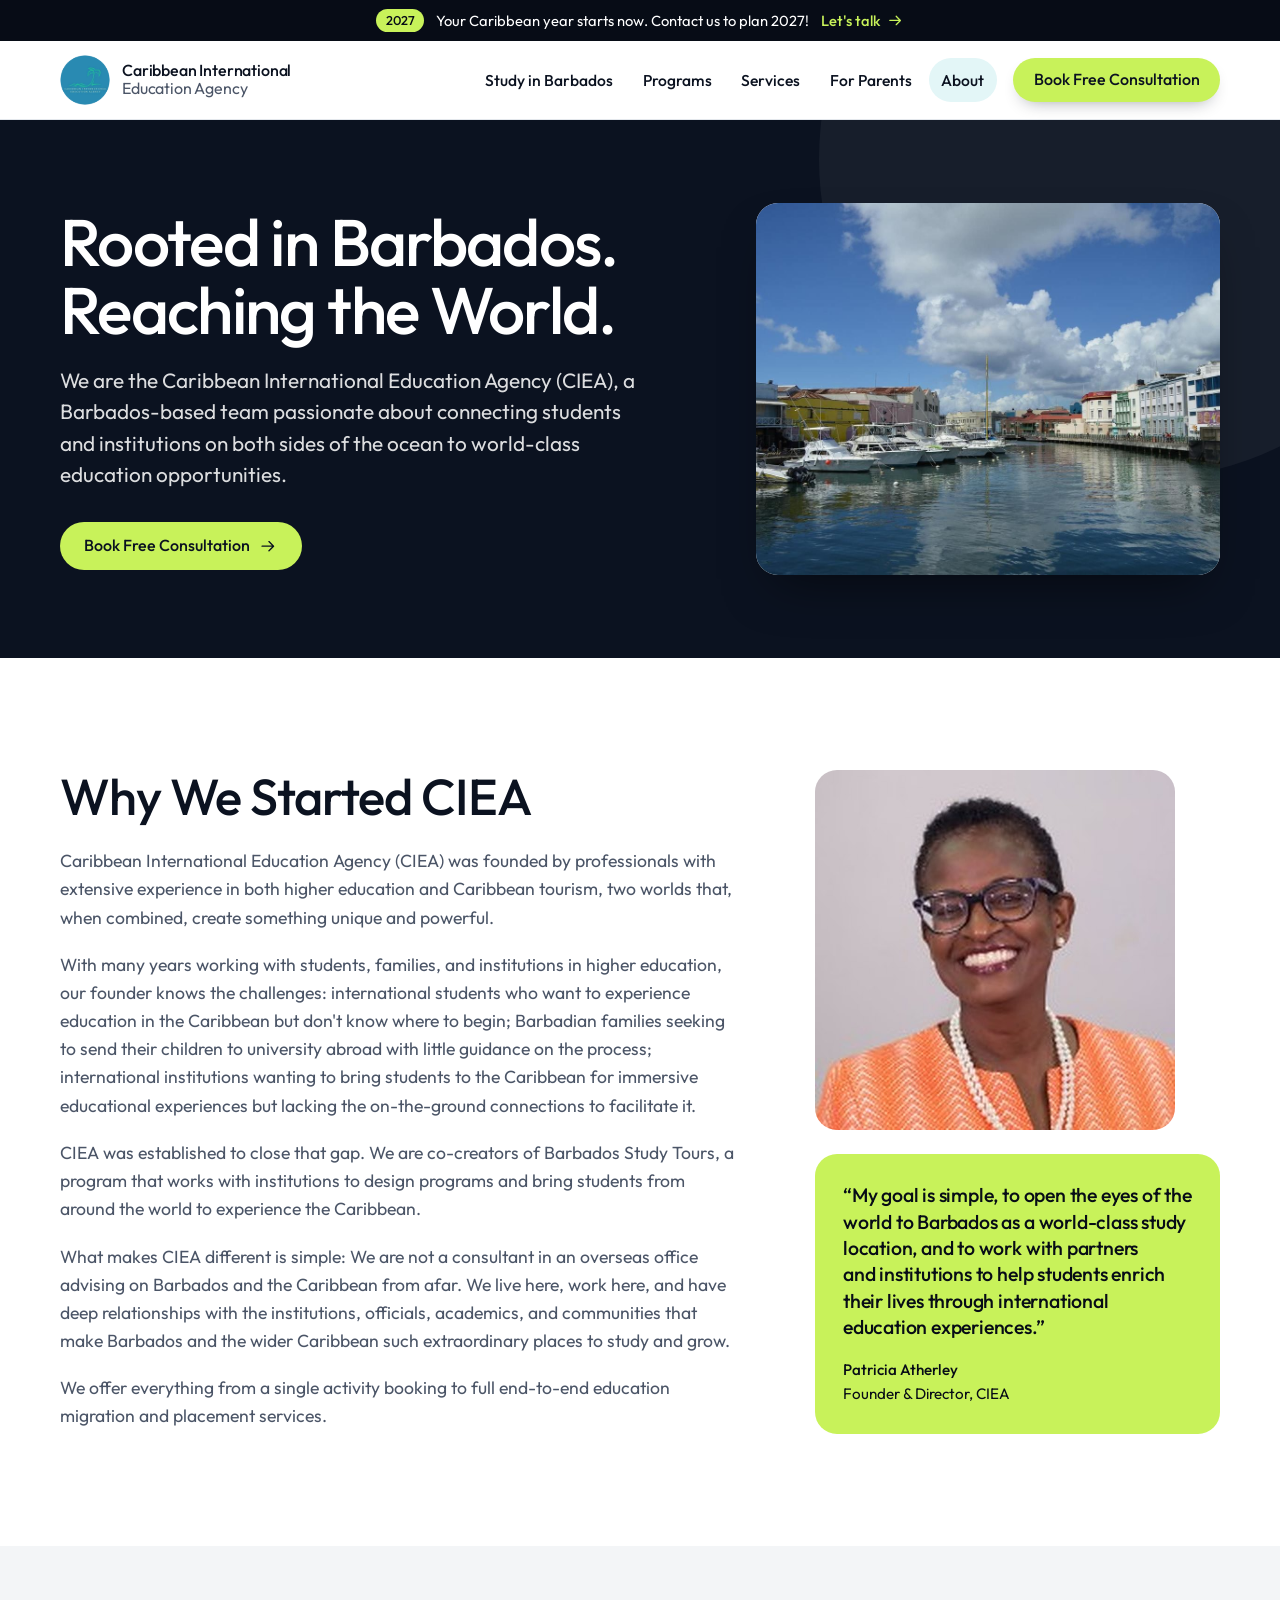
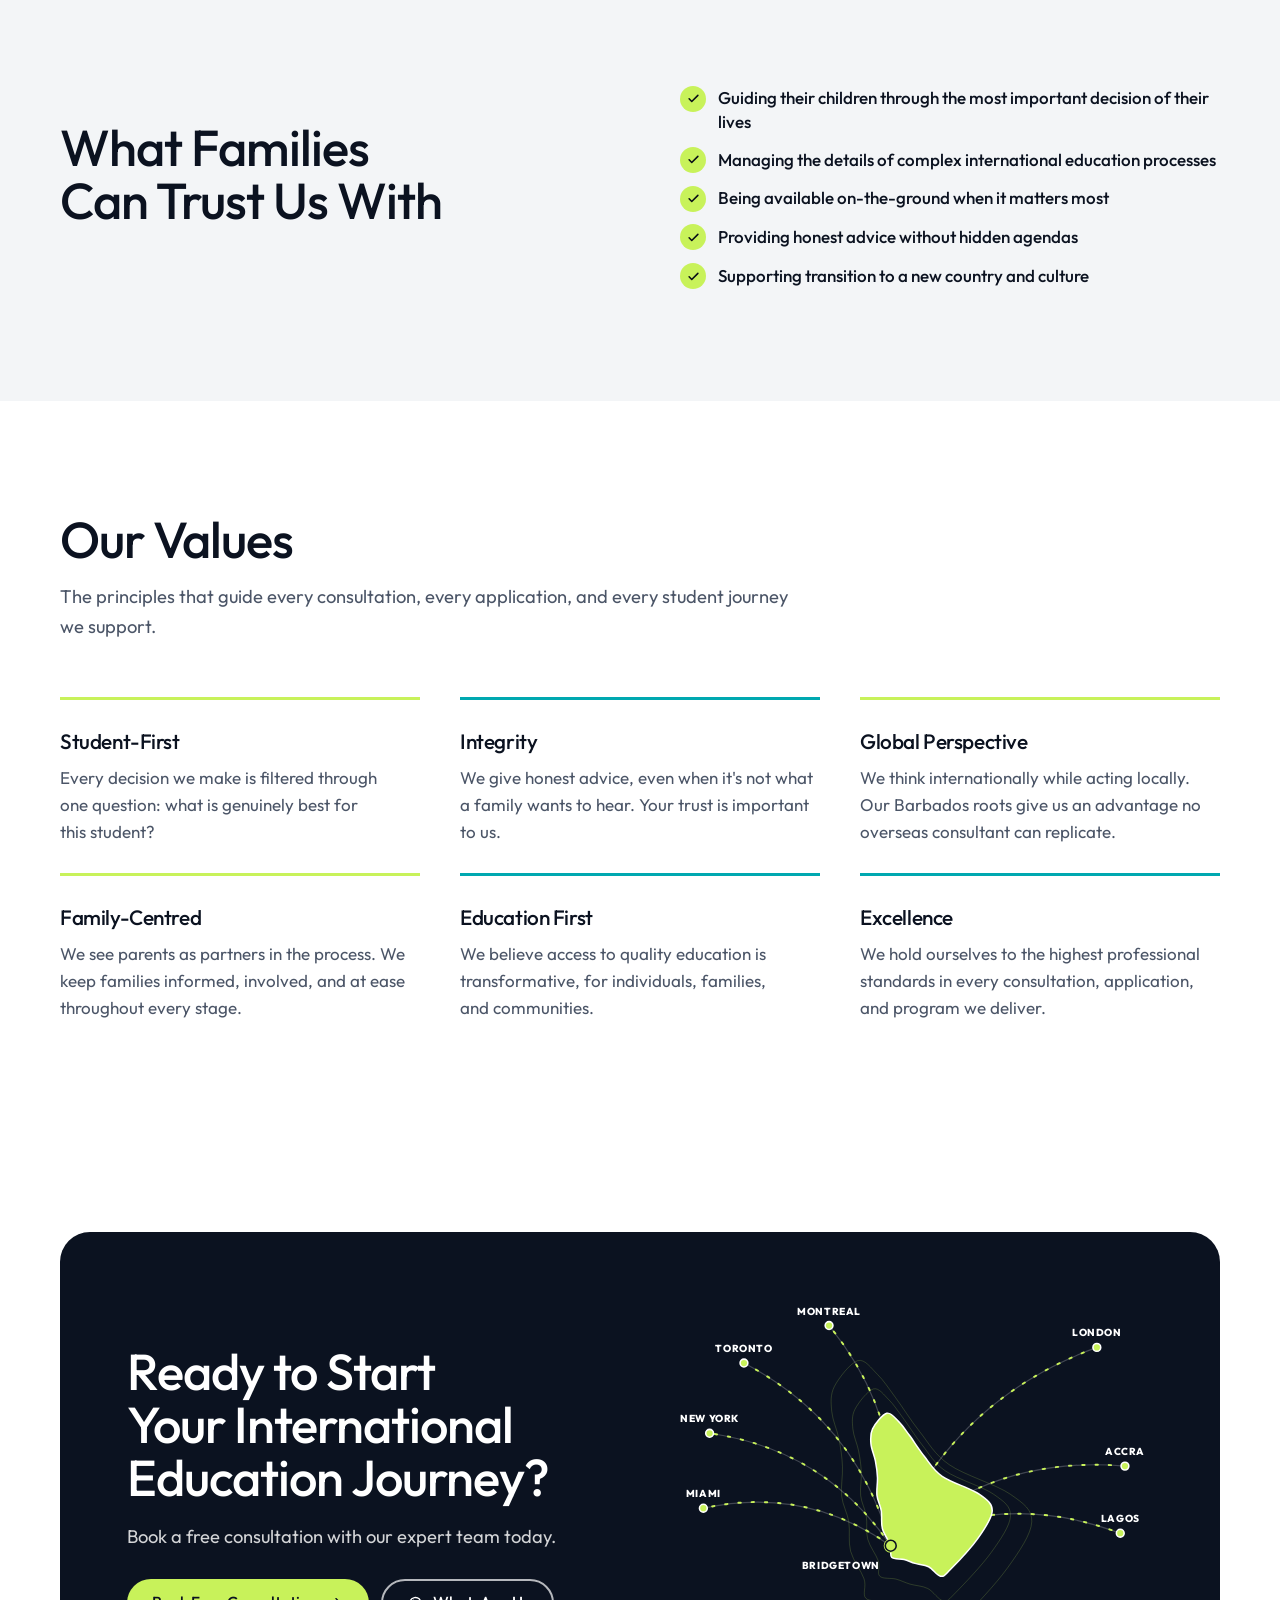
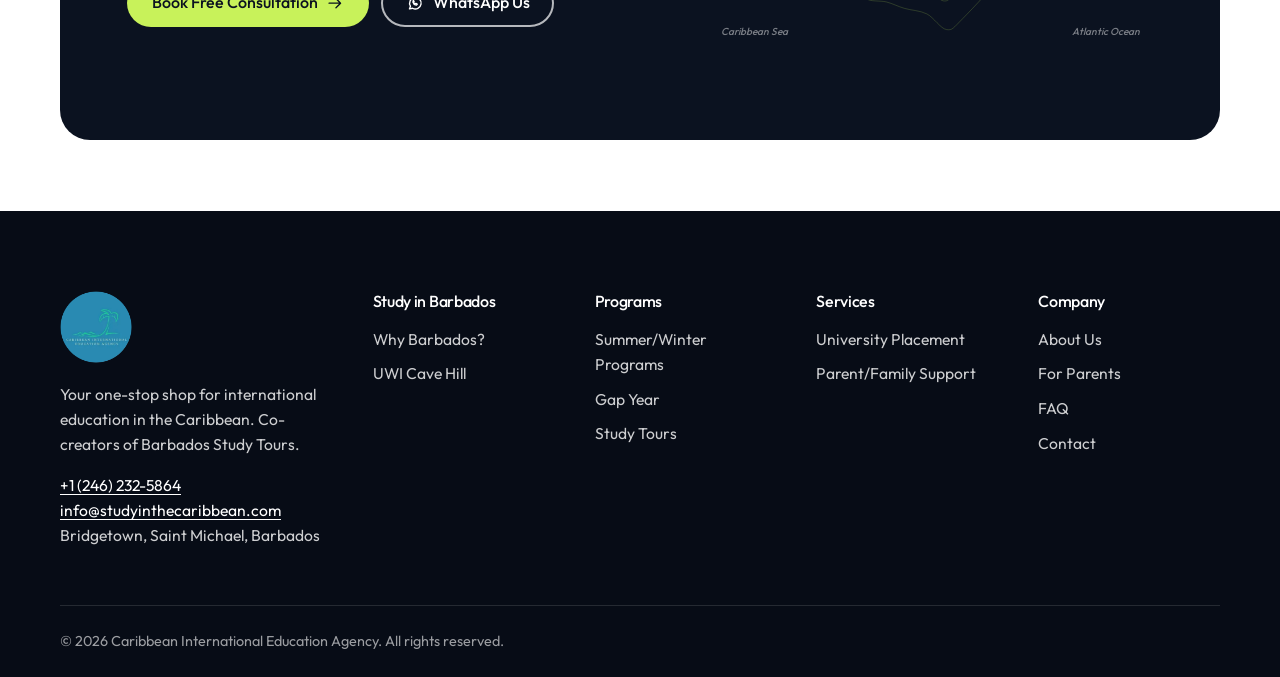
==== commit 733e6cf8: "Bring back the program finder with BCC, Codrington College and SJPI 525 programs across four Barbado" ====
--- a/about.html
+++ b/about.html
@@ -22,7 +22,7 @@
 <link rel="preconnect" href="https://fonts.googleapis.com">
 <link rel="preconnect" href="https://fonts.gstatic.com" crossorigin>
 <link rel="stylesheet" href="https://fonts.googleapis.com/css2?family=Outfit:wght@300..800&family=Geist+Mono:wght@500&display=swap">
-<link rel="stylesheet" href="assets/styles.css?v=c68fbede">
+<link rel="stylesheet" href="assets/styles.css?v=a8d50efb">
 </head>
 <body>
 <svg width="0" height="0" style="position:absolute" aria-hidden="true">
@@ -56,7 +56,7 @@
 <img src="assets/ciea-logo.png" alt="" width="52" height="52">
 <span class="brand-name">Caribbean International<span>Education Agency</span></span></a>
 <button class="nav-toggle" aria-expanded="false" aria-controls="site-nav" aria-label="Menu"><svg class="icon i-menu" aria-hidden="true"><use href="#i-menu"/></svg><svg class="icon i-close" hidden aria-hidden="true"><use href="#i-close"/></svg></button>
-<nav class="nav" id="site-nav" aria-label="Main"><a href="study-in-barbados.html">Study in Barbados</a><a href="programs.html">Programs</a><a href="services.html">Services</a><a href="about.html#families">For Parents</a><a href="about.html" aria-current="page">About</a><a href="team.html">Team</a><a class="btn btn-primary" href="contact.html">Book Free Consultation</a></nav>
+<nav class="nav" id="site-nav" aria-label="Main"><a href="study-in-barbados.html">Study in Barbados</a><a href="programs.html">Programs</a><a href="services.html">Services</a><a href="about.html#families">For Parents</a><a href="about.html" aria-current="page">About</a><a class="btn btn-primary" href="contact.html">Book Free Consultation</a></nav>
 </div></header>
 <main id="main">
 <section class="page-hero"><div class="wrap page-hero-grid">
@@ -112,18 +112,17 @@
 <li><a href="study-in-barbados.html#why">Why Barbados?</a></li><li><a href="study-in-barbados.html#uwi">UWI Cave Hill</a></li>
 </ul></div>
 <div class="foot-col"><h3>Programs</h3><ul>
-<li><a href="programs.html#full-degrees">Full Degrees</a></li><li><a href="programs.html#summer-camps">Summer/Winter Programs</a></li><li><a href="programs.html#gap-year">Gap Year</a></li>
+<li><a href="programs.html#summer-camps">Summer/Winter Programs</a></li><li><a href="programs.html#gap-year">Gap Year</a></li>
 <li><a href="programs.html#study-tours">Study Tours</a></li></ul></div>
 <div class="foot-col"><h3>Services</h3><ul>
 <li><a href="services.html#placement">University Placement</a></li>
 <li><a href="services.html#family">Parent/Family Support</a></li></ul></div>
 <div class="foot-col"><h3>Company</h3><ul>
-<li><a href="about.html">About Us</a></li><li><a href="team.html">Our Team</a></li><li><a href="about.html#families">For Parents</a></li>
+<li><a href="about.html">About Us</a></li><li><a href="about.html#families">For Parents</a></li>
 <li><a href="index.html#faq">FAQ</a></li><li><a href="contact.html">Contact</a></li></ul></div>
 </div>
-<aside class="foot-notice" aria-labelledby="scam-h"><svg class="icon" aria-hidden="true"><use href="#i-shield"/></svg><div><h3 id="scam-h">Beware of scams</h3><p>CIEA will only contact you from an @studyinthecaribbean.com email address. We will never ask you to send payment to a personal bank account or through WhatsApp. If you are unsure whether a message is from us, email <a href="mailto:info@studyinthecaribbean.com">info@studyinthecaribbean.com</a> before you reply or pay.</p></div></aside>
 <div class="foot-base"><span>&copy; 2026 Caribbean International Education Agency. All rights reserved.</span></div>
 </div></footer>
-<script src="assets/site.js?v=c68fbede"></script>
+<script src="assets/site.js?v=a8d50efb"></script>
 </body>
 </html>
--- a/assets/styles.css
+++ b/assets/styles.css
@@ -305,12 +305,7 @@
 .foot-col ul { list-style: none; margin: 0; padding: 0; display: grid; gap: .6rem; }
 .foot-col a { text-decoration: none; }
 .foot-col a:hover, .foot-brand a:hover { color: var(--seafoam); text-decoration: underline; }
-.foot-notice { margin-top: 3rem; display: flex; gap: 1rem; align-items: flex-start; padding: 1.25rem 1.4rem; border-radius: var(--r); border: 1px solid rgba(200, 242, 90, .35); background: rgba(200, 242, 90, .06); max-width: 860px; }
-.foot-notice > .icon { width: 26px; height: 26px; color: var(--sun); margin-top: .1rem; }
-.foot-notice h3 { color: #fff; font-size: 1.05rem; margin-bottom: .35rem; }
-.foot-notice p { color: rgba(255, 255, 255, .78); font-size: .95rem; }
-.foot-notice a { color: #fff; text-decoration: underline; }
-.foot-base { margin-top: 2.5rem; padding-block: 1.5rem; border-top: 1px solid rgba(255, 255, 255, .12); font-size: .9rem; color: rgba(255, 255, 255, .6); }
+.foot-base { margin-top: 3.5rem; padding-block: 1.5rem; border-top: 1px solid rgba(255, 255, 255, .12); font-size: .9rem; color: rgba(255, 255, 255, .6); }
 
 /* Inner page hero: deep band */
 .page-hero { background: var(--deep); color: #fff; padding-block: clamp(3rem, 2rem + 4vw, 5.5rem); position: relative; overflow: hidden; }
@@ -465,13 +460,43 @@
 }
 .page-hero .btn, .envelope .btn, .band-deep .btn { box-shadow: none; }
 
-/* Team */
-.team-list { display: grid; gap: clamp(3rem, 2rem + 4vw, 6rem); }
-.member { display: grid; grid-template-columns: minmax(0, .42fr) minmax(0, .58fr); gap: clamp(2rem, 1rem + 4vw, 5rem); align-items: start; }
-.member:nth-child(even) .member-photo { order: 2; }
-.member-photo .ph { aspect-ratio: 4 / 5; }
-.member-copy > * + * { margin-top: 1rem; }
-.member-copy h2 { font-size: clamp(1.9rem, 1.4rem + 1.6vw, 2.75rem); }
-.member-role { margin-top: .4rem !important; color: var(--sea-ink); font-weight: 500; font-size: 1.1rem; }
-.member-copy p:not(.member-role) { color: var(--ink-2); }
-@media (max-width: 960px) { .member { grid-template-columns: 1fr; } .member:nth-child(even) .member-photo { order: 0; } .member-photo { max-width: 420px; } }
+/* Program finder */
+.cf-section { padding-top: clamp(2.5rem, 2rem + 2vw, 3.5rem); }
+.cf-bar { display: grid; grid-template-columns: repeat(6, minmax(0, 1fr)); gap: 1rem 1.25rem; align-items: end; background: var(--mist); border-radius: var(--r-lg); padding: clamp(1rem, 2.5vw, 1.5rem); }
+.cf-search { grid-column: span 4; }
+.cf-bar > :nth-child(2) { grid-column: span 2; }
+.cf-bar > :nth-child(n+3) { grid-column: span 2; }
+.cf-field { display: grid; gap: .45rem; min-width: 0; }
+.cf-field > label, .cf-lab { font-weight: 500; font-size: .95rem; }
+.cf-field input[type="search"], .cf-field select { font: inherit; font-size: 1rem; color: var(--ink); background: #fff; width: 100%; height: 50px; border: 1.5px solid var(--line); border-radius: 12px; padding: 0 1rem; }
+.cf-field input[type="search"]:focus, .cf-field select:focus { outline: none; border-color: var(--lagoon); box-shadow: 0 0 0 4px rgba(0, 168, 176, .15); }
+.cf-seg { display: flex; background: #fff; border: 1.5px solid var(--line); border-radius: 12px; padding: 3px; height: 50px; }
+.cf-seg label { flex: 1; display: grid; }
+.cf-seg input { position: absolute; opacity: 0; pointer-events: none; }
+.cf-seg span { display: grid; place-items: center; padding: 0 .7rem; border-radius: 9px; font-weight: 500; font-size: .92rem; cursor: pointer; white-space: nowrap; color: var(--ink-2); }
+.cf-seg input:checked + span { background: var(--deep); color: #fff; }
+.cf-seg input:focus-visible + span { outline: 3px solid var(--lagoon); outline-offset: 1px; }
+.cf-status { display: flex; flex-wrap: wrap; align-items: center; justify-content: space-between; gap: .5rem 1rem; margin: 1.5rem 0 1.25rem; }
+.cf-status p { color: var(--ink-2); font-weight: 500; }
+.cf-reset { font: inherit; font-weight: 500; color: var(--sea-ink); background: none; border: 0; padding: .25rem 0; cursor: pointer; text-decoration: underline; text-underline-offset: .2em; }
+.cf-list { list-style: none; margin: 0; padding: 0; display: grid; grid-template-columns: repeat(auto-fill, minmax(min(100%, 290px), 1fr)); gap: 1rem; }
+.cf-card { display: flex; flex-direction: column; gap: .55rem; background: #fff; border: 1px solid var(--line); border-radius: var(--r); padding: 1.2rem 1.25rem 1.1rem; transition: border-color .25s var(--ease), box-shadow .35s var(--ease); }
+.cf-card:hover { border-color: var(--lagoon); box-shadow: var(--shadow-sm); }
+.cf-top { display: flex; flex-wrap: wrap; align-items: center; gap: .5rem; }
+.cf-award { padding: .22rem .65rem; border-radius: 999px; font-weight: 500; font-size: .8rem; background: var(--seafoam-soft); color: var(--sea-ink); }
+.cf-card.pg .cf-award { background: var(--sun-soft); color: #3d5a00; }
+.cf-school { font-size: .85rem; font-weight: 500; color: var(--ink-2); }
+.cf-card h3 { font-size: 1.15rem; }
+.cf-meta { font-size: .92rem; color: var(--ink-2); }
+.cf-note { font-size: .87rem; color: var(--ink-2); background: var(--mist); border-radius: var(--r-sm); padding: .4rem .65rem; }
+.cf-link { margin-top: auto; padding-top: .35rem; display: inline-flex; align-items: center; gap: .4rem; font-weight: 500; font-size: .92rem; color: var(--sea-ink); text-decoration: none; }
+.cf-link:hover { text-decoration: underline; }
+.cf-link .icon { width: 1rem; height: 1rem; }
+.cf-empty { display: grid; gap: .75rem; justify-items: start; background: var(--sun-soft); border-radius: var(--r-lg); padding: clamp(1.5rem, 3vw, 2.25rem); }
+.cf-empty p { color: var(--ink-2); max-width: 56ch; }
+.cf-empty .btn-row { margin-top: .5rem; }
+.cf-more-row { display: flex; justify-content: center; margin-top: 2rem; }
+.cf-source { margin-top: 2.5rem; font-size: .92rem; color: var(--ink-2); max-width: 78ch; }
+.cf-source a { color: var(--sea-ink); }
+@media (max-width: 960px) { .cf-search, .cf-bar > :nth-child(n+2) { grid-column: span 3; } .cf-search { grid-column: 1 / -1; } }
+@media (max-width: 620px) { .cf-bar > * { grid-column: 1 / -1 !important; } .cf-seg span { padding-inline: .45rem; } }
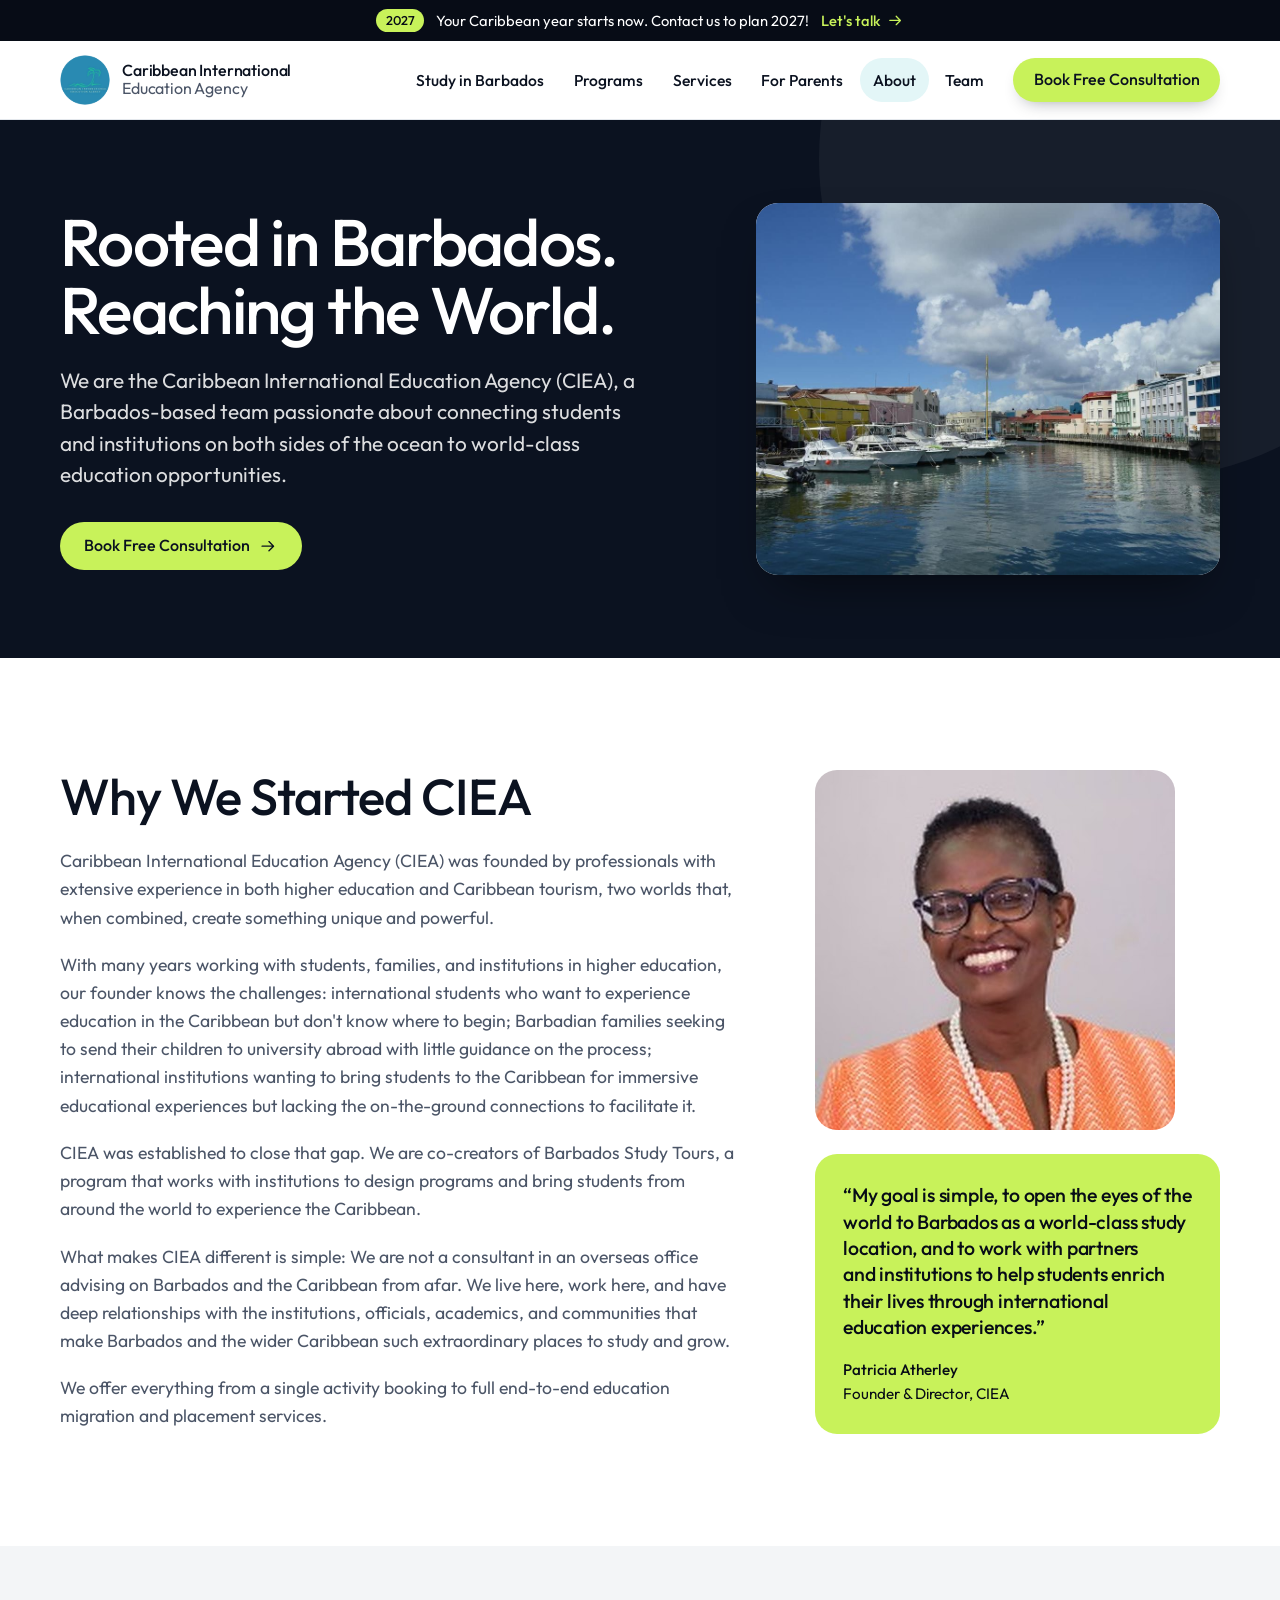
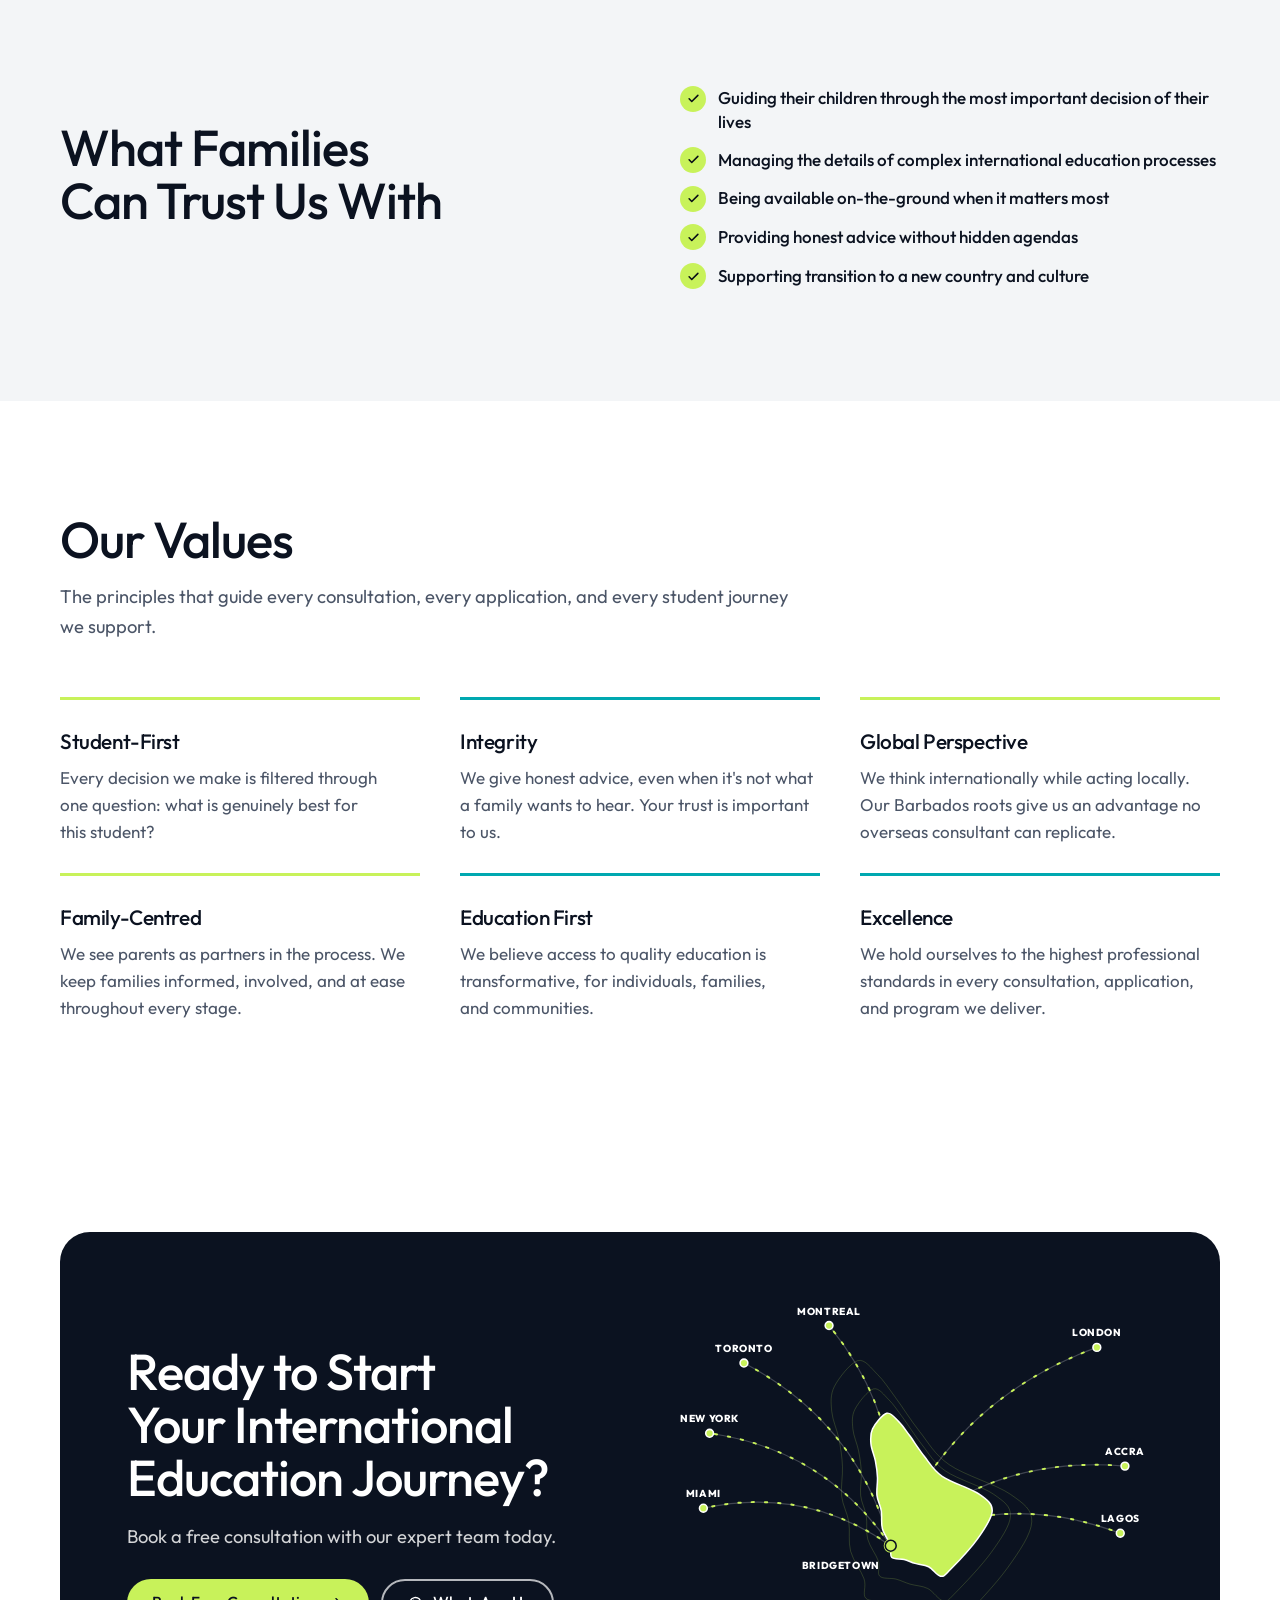
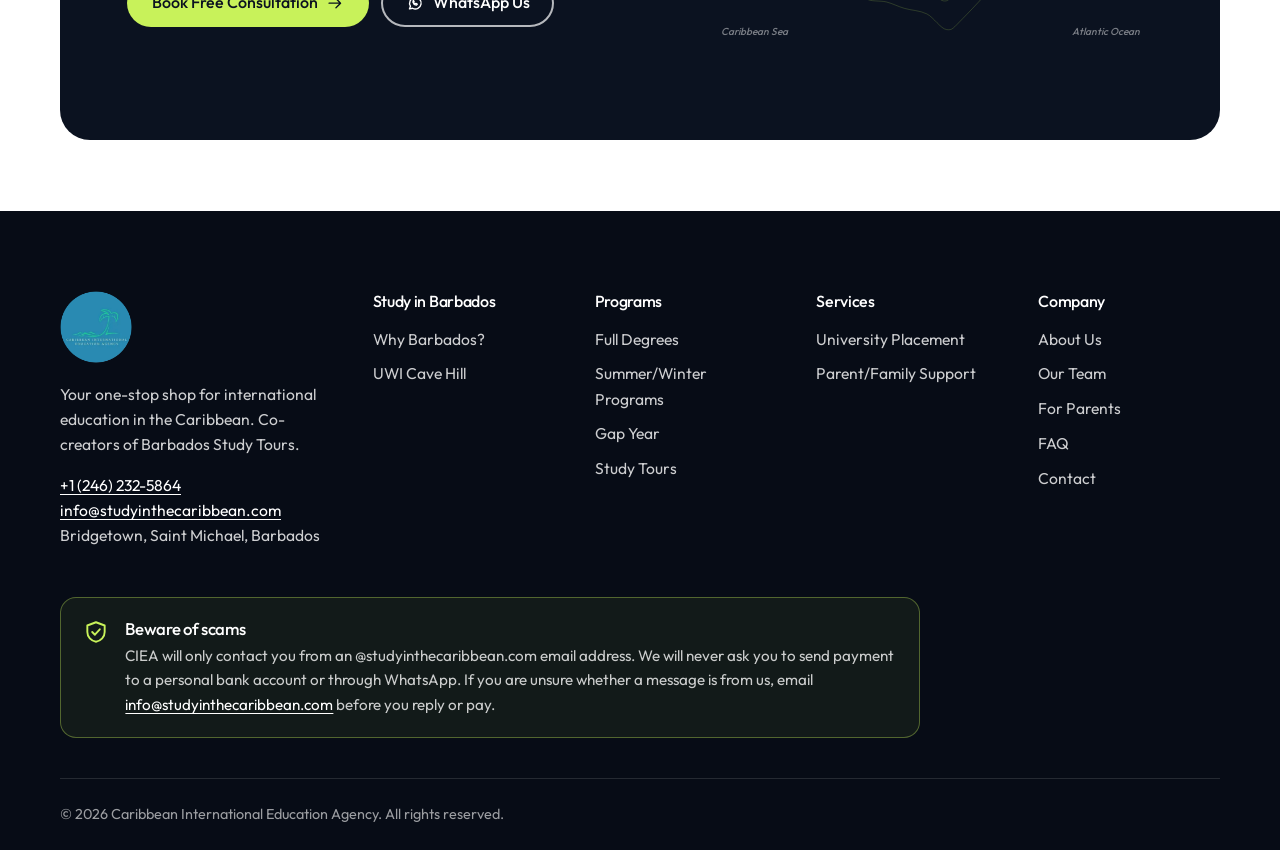
==== commit 605dba9d: "Merge main into the program finder branch Co-Authored-By: Claude Opus 5.5 <noreply@anthropic.com> Cl" ====
--- a/about.html
+++ b/about.html
@@ -22,7 +22,7 @@
 <link rel="preconnect" href="https://fonts.googleapis.com">
 <link rel="preconnect" href="https://fonts.gstatic.com" crossorigin>
 <link rel="stylesheet" href="https://fonts.googleapis.com/css2?family=Outfit:wght@300..800&family=Geist+Mono:wght@500&display=swap">
-<link rel="stylesheet" href="assets/styles.css?v=a8d50efb">
+<link rel="stylesheet" href="assets/styles.css?v=a7b3dd72">
 </head>
 <body>
 <svg width="0" height="0" style="position:absolute" aria-hidden="true">
@@ -56,7 +56,7 @@
 <img src="assets/ciea-logo.png" alt="" width="52" height="52">
 <span class="brand-name">Caribbean International<span>Education Agency</span></span></a>
 <button class="nav-toggle" aria-expanded="false" aria-controls="site-nav" aria-label="Menu"><svg class="icon i-menu" aria-hidden="true"><use href="#i-menu"/></svg><svg class="icon i-close" hidden aria-hidden="true"><use href="#i-close"/></svg></button>
-<nav class="nav" id="site-nav" aria-label="Main"><a href="study-in-barbados.html">Study in Barbados</a><a href="programs.html">Programs</a><a href="services.html">Services</a><a href="about.html#families">For Parents</a><a href="about.html" aria-current="page">About</a><a class="btn btn-primary" href="contact.html">Book Free Consultation</a></nav>
+<nav class="nav" id="site-nav" aria-label="Main"><a href="study-in-barbados.html">Study in Barbados</a><a href="programs.html">Programs</a><a href="services.html">Services</a><a href="about.html#families">For Parents</a><a href="about.html" aria-current="page">About</a><a href="team.html">Team</a><a class="btn btn-primary" href="contact.html">Book Free Consultation</a></nav>
 </div></header>
 <main id="main">
 <section class="page-hero"><div class="wrap page-hero-grid">
@@ -112,17 +112,18 @@
 <li><a href="study-in-barbados.html#why">Why Barbados?</a></li><li><a href="study-in-barbados.html#uwi">UWI Cave Hill</a></li>
 </ul></div>
 <div class="foot-col"><h3>Programs</h3><ul>
-<li><a href="programs.html#summer-camps">Summer/Winter Programs</a></li><li><a href="programs.html#gap-year">Gap Year</a></li>
+<li><a href="programs.html#full-degrees">Full Degrees</a></li><li><a href="programs.html#summer-camps">Summer/Winter Programs</a></li><li><a href="programs.html#gap-year">Gap Year</a></li>
 <li><a href="programs.html#study-tours">Study Tours</a></li></ul></div>
 <div class="foot-col"><h3>Services</h3><ul>
 <li><a href="services.html#placement">University Placement</a></li>
 <li><a href="services.html#family">Parent/Family Support</a></li></ul></div>
 <div class="foot-col"><h3>Company</h3><ul>
-<li><a href="about.html">About Us</a></li><li><a href="about.html#families">For Parents</a></li>
+<li><a href="about.html">About Us</a></li><li><a href="team.html">Our Team</a></li><li><a href="about.html#families">For Parents</a></li>
 <li><a href="index.html#faq">FAQ</a></li><li><a href="contact.html">Contact</a></li></ul></div>
 </div>
+<aside class="foot-notice" aria-labelledby="scam-h"><svg class="icon" aria-hidden="true"><use href="#i-shield"/></svg><div><h3 id="scam-h">Beware of scams</h3><p>CIEA will only contact you from an @studyinthecaribbean.com email address. We will never ask you to send payment to a personal bank account or through WhatsApp. If you are unsure whether a message is from us, email <a href="mailto:info@studyinthecaribbean.com">info@studyinthecaribbean.com</a> before you reply or pay.</p></div></aside>
 <div class="foot-base"><span>&copy; 2026 Caribbean International Education Agency. All rights reserved.</span></div>
 </div></footer>
-<script src="assets/site.js?v=a8d50efb"></script>
+<script src="assets/site.js?v=a7b3dd72"></script>
 </body>
 </html>
--- a/assets/styles.css
+++ b/assets/styles.css
@@ -305,7 +305,12 @@
 .foot-col ul { list-style: none; margin: 0; padding: 0; display: grid; gap: .6rem; }
 .foot-col a { text-decoration: none; }
 .foot-col a:hover, .foot-brand a:hover { color: var(--seafoam); text-decoration: underline; }
-.foot-base { margin-top: 3.5rem; padding-block: 1.5rem; border-top: 1px solid rgba(255, 255, 255, .12); font-size: .9rem; color: rgba(255, 255, 255, .6); }
+.foot-notice { margin-top: 3rem; display: flex; gap: 1rem; align-items: flex-start; padding: 1.25rem 1.4rem; border-radius: var(--r); border: 1px solid rgba(200, 242, 90, .35); background: rgba(200, 242, 90, .06); max-width: 860px; }
+.foot-notice > .icon { width: 26px; height: 26px; color: var(--sun); margin-top: .1rem; }
+.foot-notice h3 { color: #fff; font-size: 1.05rem; margin-bottom: .35rem; }
+.foot-notice p { color: rgba(255, 255, 255, .78); font-size: .95rem; }
+.foot-notice a { color: #fff; text-decoration: underline; }
+.foot-base { margin-top: 2.5rem; padding-block: 1.5rem; border-top: 1px solid rgba(255, 255, 255, .12); font-size: .9rem; color: rgba(255, 255, 255, .6); }
 
 /* Inner page hero: deep band */
 .page-hero { background: var(--deep); color: #fff; padding-block: clamp(3rem, 2rem + 4vw, 5.5rem); position: relative; overflow: hidden; }
@@ -500,3 +505,16 @@
 .cf-source a { color: var(--sea-ink); }
 @media (max-width: 960px) { .cf-search, .cf-bar > :nth-child(n+2) { grid-column: span 3; } .cf-search { grid-column: 1 / -1; } }
 @media (max-width: 620px) { .cf-bar > * { grid-column: 1 / -1 !important; } .cf-seg span { padding-inline: .45rem; } }
+/* Team */
+.team-list { display: grid; gap: clamp(3rem, 2rem + 4vw, 6rem); }
+.member { display: grid; grid-template-columns: minmax(0, .42fr) minmax(0, .58fr); gap: clamp(2rem, 1rem + 4vw, 5rem); align-items: start; }
+.member:nth-child(even) { grid-template-columns: minmax(0, .58fr) minmax(0, .42fr); }
+.member:nth-child(even) .member-photo { order: 2; }
+.member-photo .ph { aspect-ratio: 4 / 5; }
+.member-copy > * + * { margin-top: 1rem; }
+.member-copy h2 { font-size: clamp(1.9rem, 1.4rem + 1.6vw, 2.75rem); }
+.member-role { margin-top: .4rem !important; color: var(--sea-ink); font-weight: 500; font-size: 1.1rem; }
+.member-copy p:not(.member-role) { color: var(--ink-2); }
+@media (max-width: 960px) { .member, .member:nth-child(even) { grid-template-columns: 1fr; } .member:nth-child(even) .member-photo { order: 0; } .member-photo { max-width: 420px; } }
+.member-photo .avatar { display: grid; place-items: center; border: 0; background: var(--deep); background-image: radial-gradient(circle at 70% 25%, rgba(0, 168, 176, .55), transparent 60%); }
+.member-photo .avatar span { font-family: var(--display); font-weight: 500; font-size: clamp(4rem, 3rem + 4vw, 7rem); letter-spacing: -0.02em; color: var(--sun); }
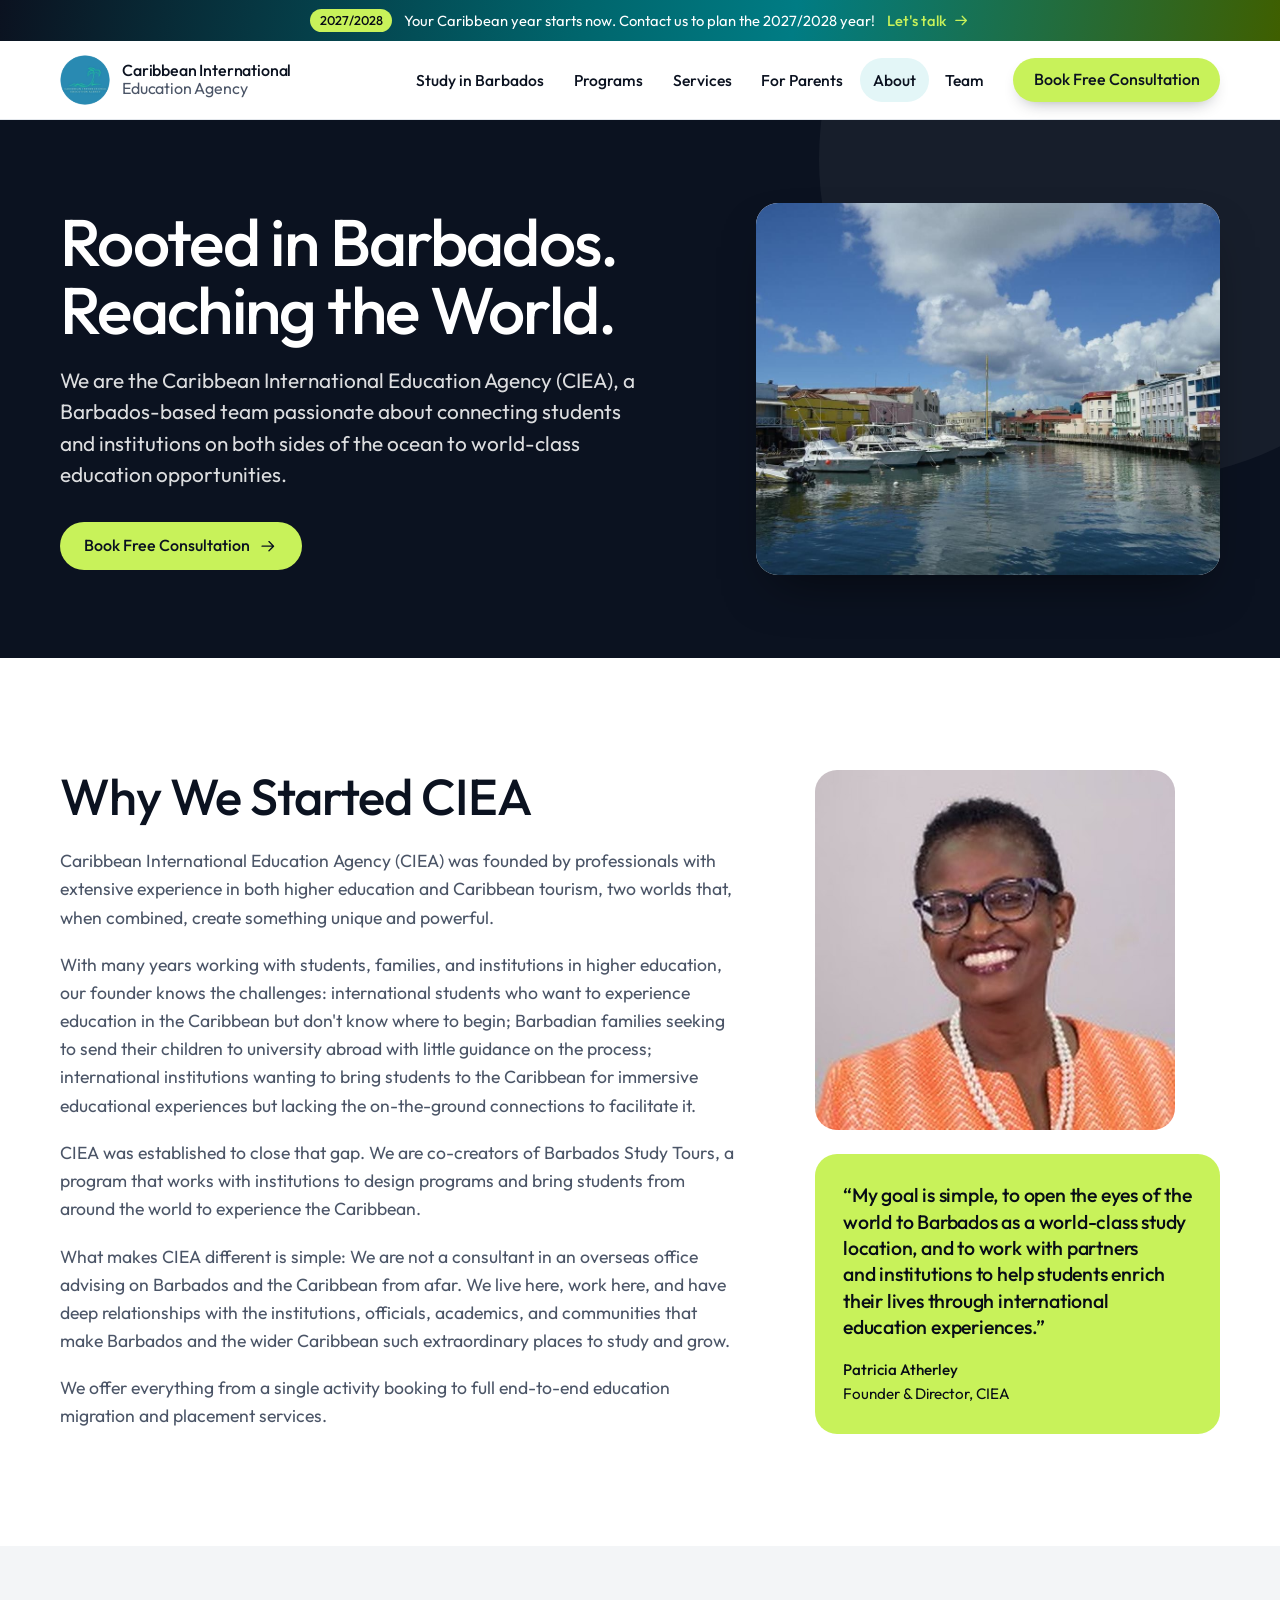
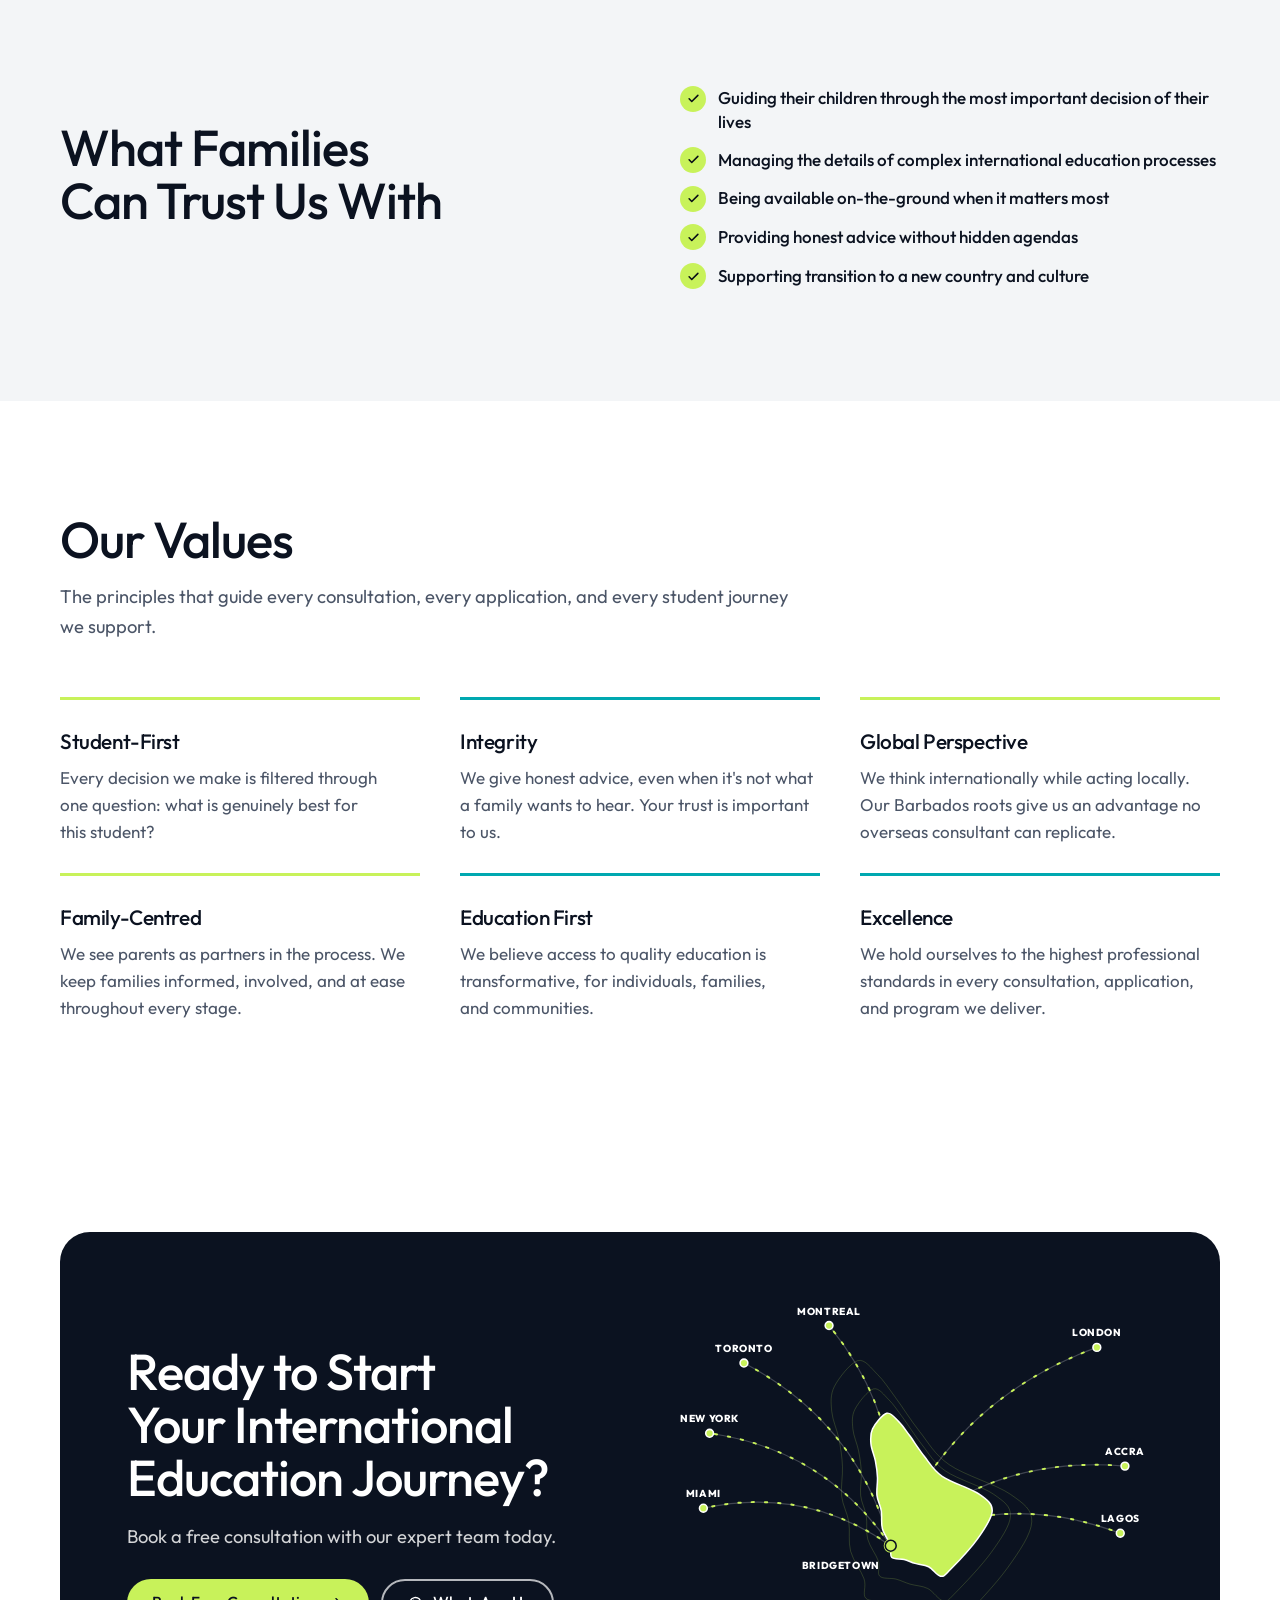
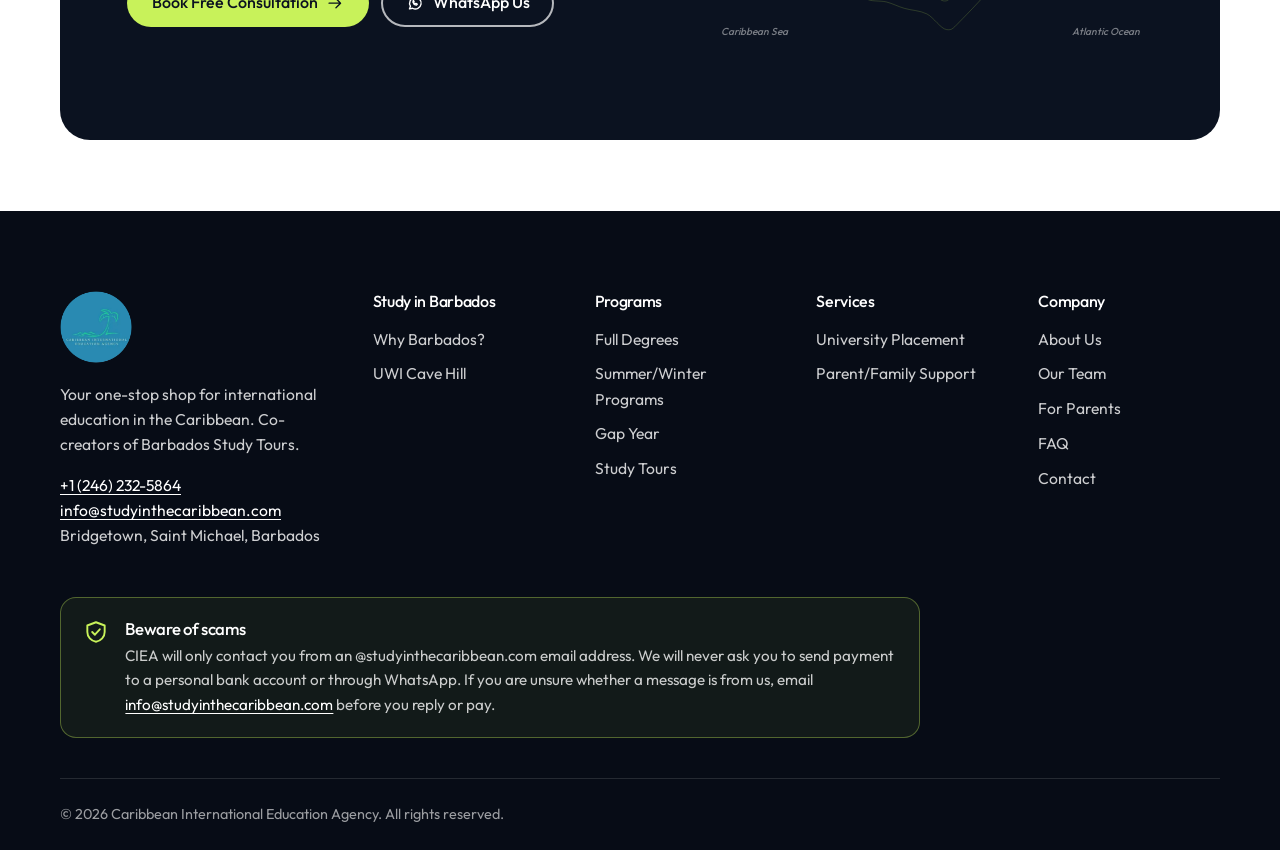
==== commit 759d7641: "Gradient top banner for the 2027/2028 year Co-Authored-By: Claude Opus 5.5 <noreply@anthropic.com> C" ====
--- a/about.html
+++ b/about.html
@@ -22,7 +22,7 @@
 <link rel="preconnect" href="https://fonts.googleapis.com">
 <link rel="preconnect" href="https://fonts.gstatic.com" crossorigin>
 <link rel="stylesheet" href="https://fonts.googleapis.com/css2?family=Outfit:wght@300..800&family=Geist+Mono:wght@500&display=swap">
-<link rel="stylesheet" href="assets/styles.css?v=a7b3dd72">
+<link rel="stylesheet" href="assets/styles.css?v=63434014">
 </head>
 <body>
 <svg width="0" height="0" style="position:absolute" aria-hidden="true">
@@ -50,7 +50,7 @@
 <symbol id="i-tag" viewBox="0 0 24 24"><path d="M3.5 12.2V4.5a1 1 0 0 1 1-1h7.7l8.3 8.3a1 1 0 0 1 0 1.4l-7.3 7.3a1 1 0 0 1-1.4 0z"/><circle cx="8" cy="8" r="1.6"/></symbol>
 </svg>
 <a class="skip" href="#main">Skip to content</a>
-<a class="promo" href="contact.html"><span class="promo-in"><span class="promo-tag">2027</span><span class="promo-text">Your Caribbean year starts now. Contact us to plan 2027!</span><span class="promo-go">Let's talk <svg class="icon" aria-hidden="true"><use href="#i-arrow"/></svg></span></span></a>
+<a class="promo" href="contact.html"><span class="promo-in"><span class="promo-tag">2027/2028</span><span class="promo-text">Your Caribbean year starts now. Contact us to plan the 2027/2028 year!</span><span class="promo-go">Let's talk <svg class="icon" aria-hidden="true"><use href="#i-arrow"/></svg></span></span></a>
 <header class="site-header"><div class="wrap header-inner">
 <a class="brand" href="index.html" aria-label="Caribbean International Education Agency, home">
 <img src="assets/ciea-logo.png" alt="" width="52" height="52">
@@ -124,6 +124,6 @@
 <aside class="foot-notice" aria-labelledby="scam-h"><svg class="icon" aria-hidden="true"><use href="#i-shield"/></svg><div><h3 id="scam-h">Beware of scams</h3><p>CIEA will only contact you from an @studyinthecaribbean.com email address. We will never ask you to send payment to a personal bank account or through WhatsApp. If you are unsure whether a message is from us, email <a href="mailto:info@studyinthecaribbean.com">info@studyinthecaribbean.com</a> before you reply or pay.</p></div></aside>
 <div class="foot-base"><span>&copy; 2026 Caribbean International Education Agency. All rights reserved.</span></div>
 </div></footer>
-<script src="assets/site.js?v=a7b3dd72"></script>
+<script src="assets/site.js?v=63434014"></script>
 </body>
 </html>
--- a/assets/styles.css
+++ b/assets/styles.css
@@ -94,7 +94,7 @@
 .btn-row { display: flex; flex-wrap: wrap; gap: .75rem; }
 
 /* Promo bar + header */
-.promo { display: block; background: var(--night); color: #fff; text-decoration: none; font-size: .92rem; }
+.promo { display: block; background: var(--night) linear-gradient(100deg, #0b1220 0%, #00656c 45%, #007c84 62%, #3f5f00 100%); color: #fff; text-decoration: none; font-size: .92rem; }
 .promo-in { display: flex; align-items: center; justify-content: center; gap: .75rem; padding: .55rem var(--gutter); flex-wrap: wrap; text-align: center; }
 .promo-tag { background: var(--sun); color: var(--night); font-weight: 500; border-radius: 999px; padding: .1rem .6rem; font-size: .8rem; }
 .promo-go { display: inline-flex; align-items: center; gap: .35rem; font-weight: 500; color: var(--seafoam); }
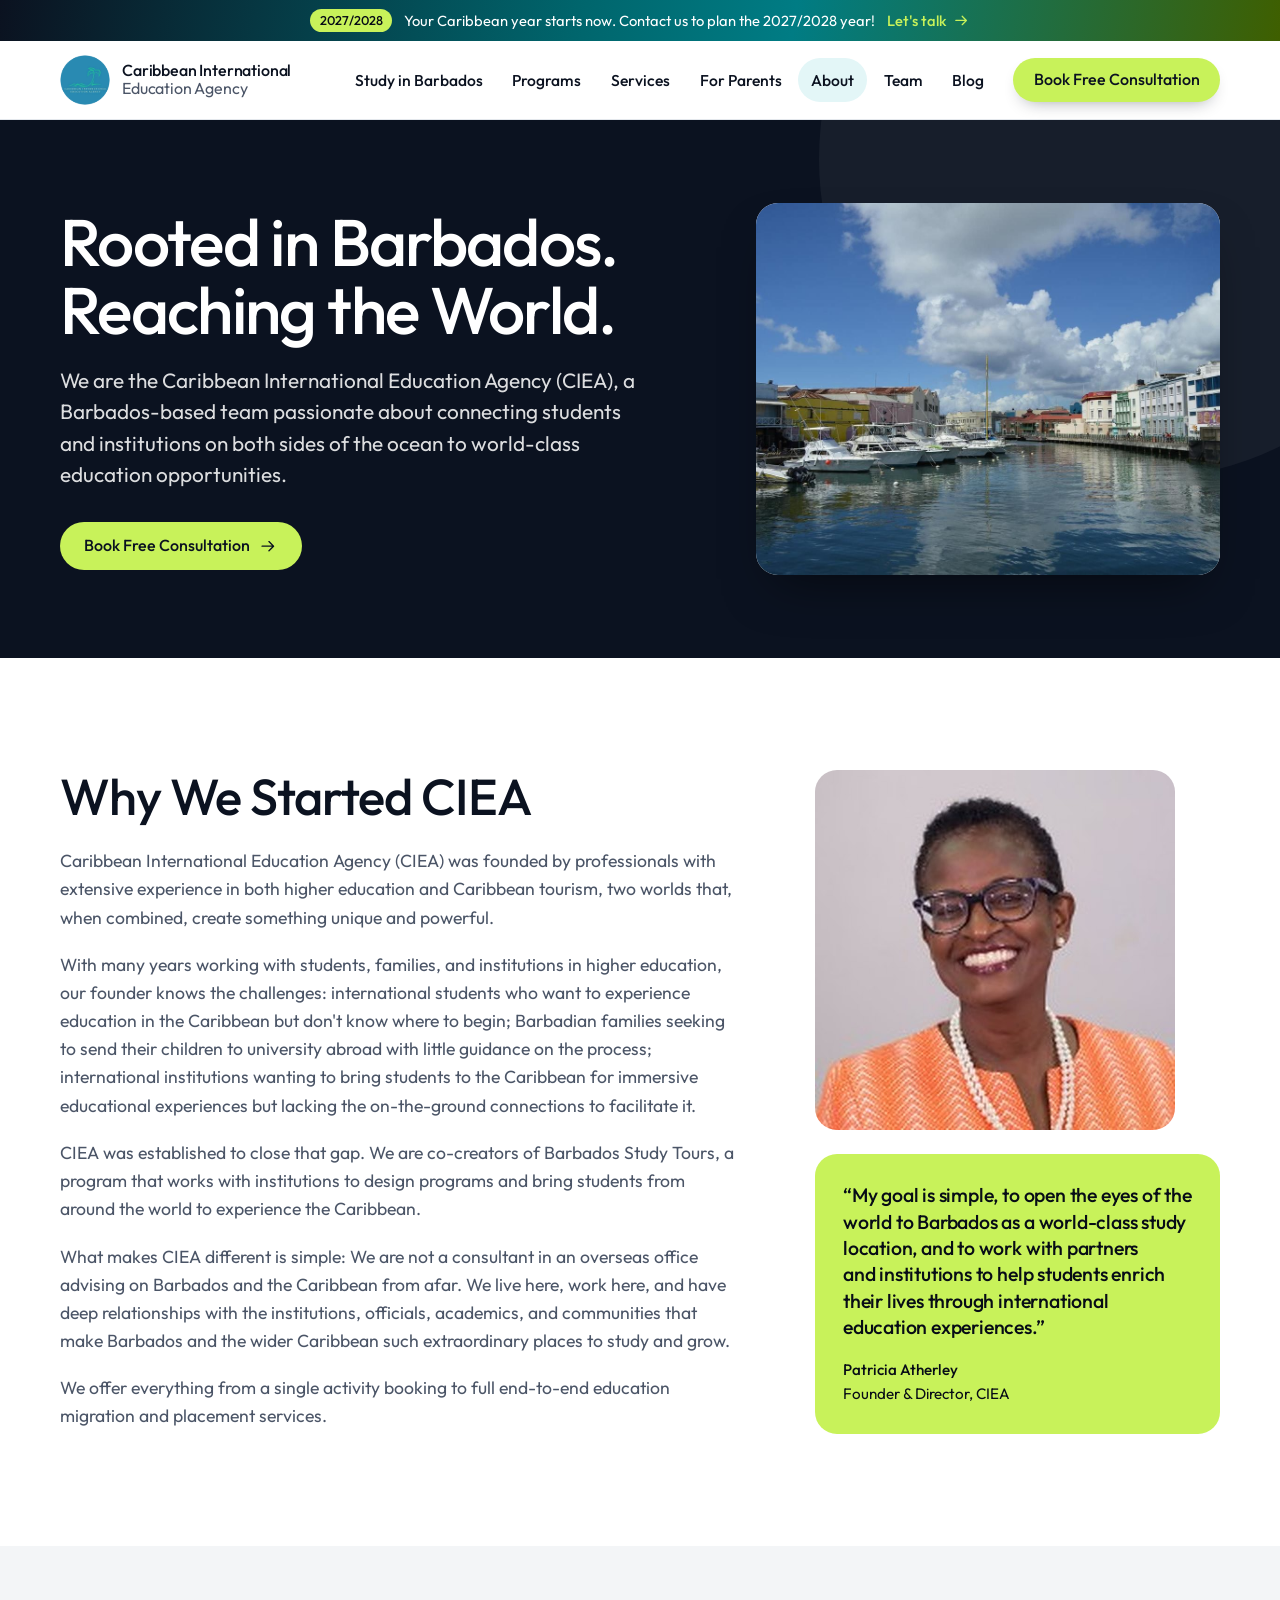
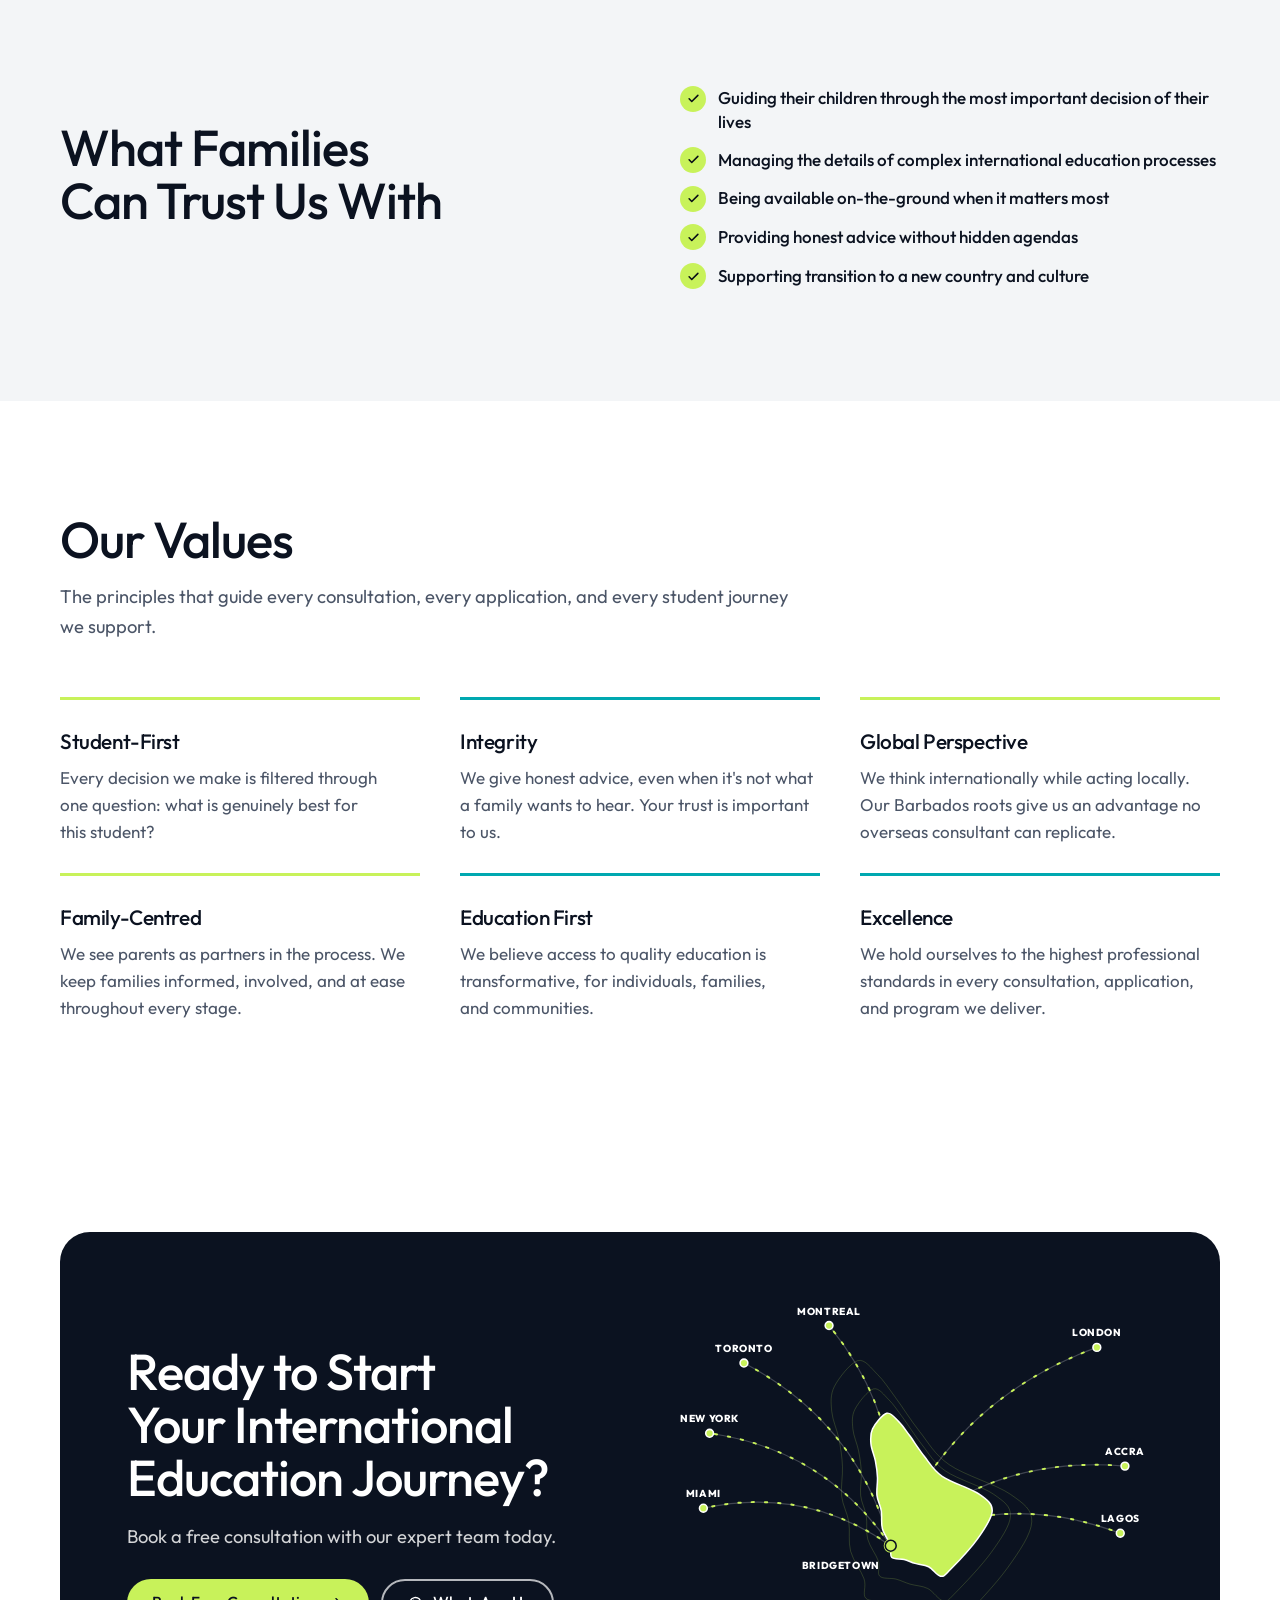
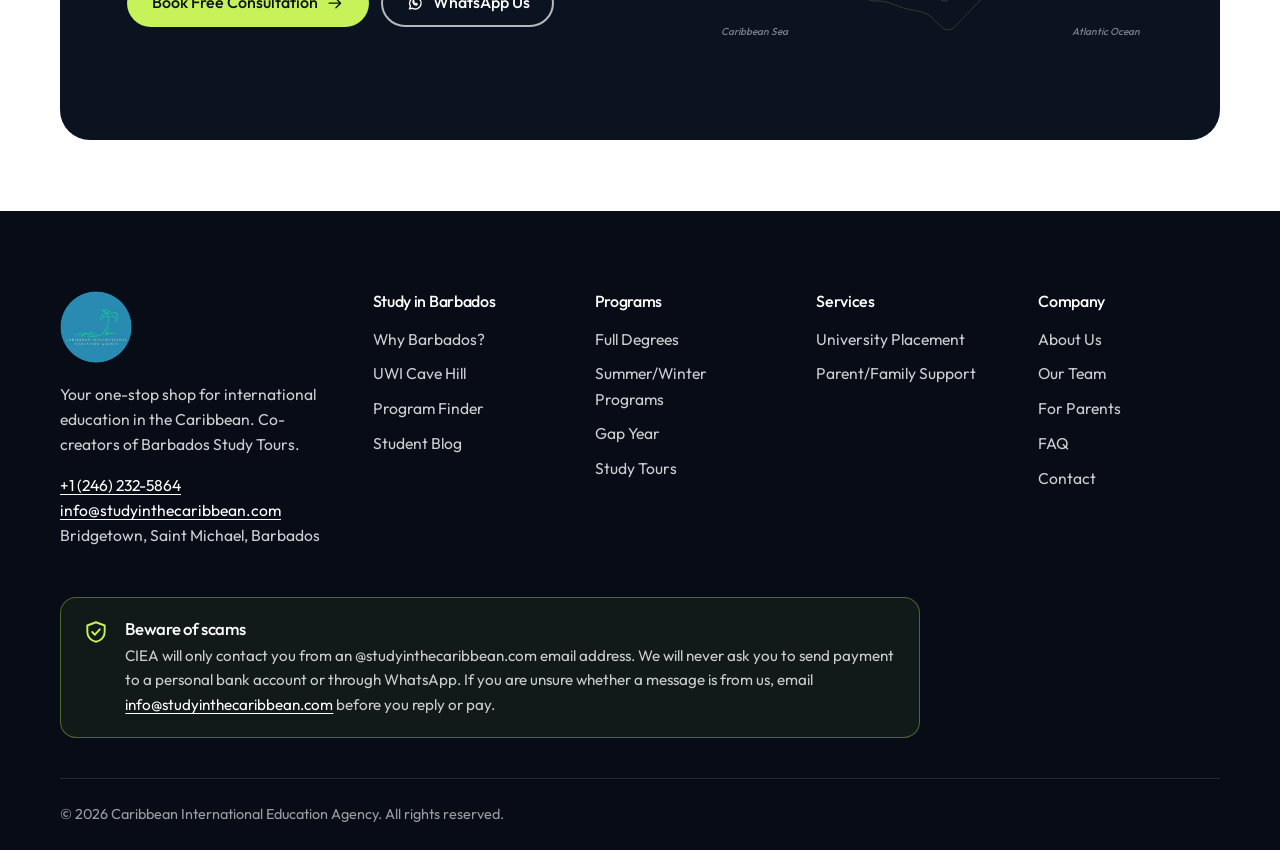
==== commit ad5b5573: "Add student blog with three sourced articles by Patricia Atherley Cost of living, student life and t" ====
--- a/about.html
+++ b/about.html
@@ -22,7 +22,7 @@
 <link rel="preconnect" href="https://fonts.googleapis.com">
 <link rel="preconnect" href="https://fonts.gstatic.com" crossorigin>
 <link rel="stylesheet" href="https://fonts.googleapis.com/css2?family=Outfit:wght@300..800&family=Geist+Mono:wght@500&display=swap">
-<link rel="stylesheet" href="assets/styles.css?v=63434014">
+<link rel="stylesheet" href="assets/styles.css?v=60d4880a">
 </head>
 <body>
 <svg width="0" height="0" style="position:absolute" aria-hidden="true">
@@ -56,7 +56,7 @@
 <img src="assets/ciea-logo.png" alt="" width="52" height="52">
 <span class="brand-name">Caribbean International<span>Education Agency</span></span></a>
 <button class="nav-toggle" aria-expanded="false" aria-controls="site-nav" aria-label="Menu"><svg class="icon i-menu" aria-hidden="true"><use href="#i-menu"/></svg><svg class="icon i-close" hidden aria-hidden="true"><use href="#i-close"/></svg></button>
-<nav class="nav" id="site-nav" aria-label="Main"><a href="study-in-barbados.html">Study in Barbados</a><a href="programs.html">Programs</a><a href="services.html">Services</a><a href="about.html#families">For Parents</a><a href="about.html" aria-current="page">About</a><a href="team.html">Team</a><a class="btn btn-primary" href="contact.html">Book Free Consultation</a></nav>
+<nav class="nav" id="site-nav" aria-label="Main"><a href="study-in-barbados.html">Study in Barbados</a><a href="programs.html">Programs</a><a href="services.html">Services</a><a href="about.html#families">For Parents</a><a href="about.html" aria-current="page">About</a><a href="team.html">Team</a><a href="blog.html">Blog</a><a class="btn btn-primary" href="contact.html">Book Free Consultation</a></nav>
 </div></header>
 <main id="main">
 <section class="page-hero"><div class="wrap page-hero-grid">
@@ -110,6 +110,7 @@
 <p><a href="https://wa.me/12462325864" target="_blank" rel="noopener">+1 (246) 232-5864</a><br><a href="mailto:info@studyinthecaribbean.com">info@studyinthecaribbean.com</a><br>Bridgetown, Saint Michael, Barbados</p></div>
 <div class="foot-col"><h3>Study in Barbados</h3><ul>
 <li><a href="study-in-barbados.html#why">Why Barbados?</a></li><li><a href="study-in-barbados.html#uwi">UWI Cave Hill</a></li>
+<li><a href="course-finder.html">Program Finder</a></li><li><a href="blog.html">Student Blog</a></li>
 </ul></div>
 <div class="foot-col"><h3>Programs</h3><ul>
 <li><a href="programs.html#full-degrees">Full Degrees</a></li><li><a href="programs.html#summer-camps">Summer/Winter Programs</a></li><li><a href="programs.html#gap-year">Gap Year</a></li>
@@ -124,6 +125,6 @@
 <aside class="foot-notice" aria-labelledby="scam-h"><svg class="icon" aria-hidden="true"><use href="#i-shield"/></svg><div><h3 id="scam-h">Beware of scams</h3><p>CIEA will only contact you from an @studyinthecaribbean.com email address. We will never ask you to send payment to a personal bank account or through WhatsApp. If you are unsure whether a message is from us, email <a href="mailto:info@studyinthecaribbean.com">info@studyinthecaribbean.com</a> before you reply or pay.</p></div></aside>
 <div class="foot-base"><span>&copy; 2026 Caribbean International Education Agency. All rights reserved.</span></div>
 </div></footer>
-<script src="assets/site.js?v=63434014"></script>
+<script src="assets/site.js?v=60d4880a"></script>
 </body>
 </html>
--- a/assets/styles.css
+++ b/assets/styles.css
@@ -220,11 +220,16 @@
 .why-photo .photo { position: absolute; inset: 0; margin: 0; }
 .why-photo .photo .ph, .why-photo .photo img { height: 100%; width: 100%; object-fit: cover; }
 .why-photo .ph { min-height: 0; border-radius: var(--r-lg); }
-.why-card { display: flex; flex-direction: column; gap: .7rem; padding: 1.75rem; background: var(--deep-2); border: 1px solid rgba(255, 255, 255, .1); transition: border-color .3s var(--ease), background-color .3s var(--ease); }
+.why-card { display: flex; flex-direction: column; overflow: hidden; background: var(--deep-2); border: 1px solid rgba(255, 255, 255, .1); transition: border-color .3s var(--ease), background-color .3s var(--ease); }
+.why-img { aspect-ratio: 4 / 3; overflow: hidden; background: var(--deep); }
+.why-img img { width: 100%; height: 100%; object-fit: cover; display: block; transition: transform .6s var(--ease); }
+.why-card:hover .why-img img { transform: scale(1.04); }
+.why-body { position: relative; flex: 1; display: flex; flex-direction: column; gap: .7rem; padding: 0 1.75rem 1.75rem; }
 .why-card:hover { border-color: rgba(200, 242, 90, .45); background: #14203a; }
-.why-ic { display: grid; place-items: center; width: 48px; height: 48px; border-radius: 14px; background: var(--sun); color: var(--ink); margin-bottom: 1.5rem; }
+.why-ic { display: grid; place-items: center; width: 48px; height: 48px; border-radius: 14px; background: var(--sun); color: var(--ink); margin: -24px 0 .6rem; position: relative; box-shadow: 0 0 0 5px var(--deep-2); transition: box-shadow .3s var(--ease); }
+.why-card:hover .why-ic { box-shadow: 0 0 0 5px #14203a; }
 .why-ic .icon { width: 24px; height: 24px; }
-.why-n { margin-top: auto; font-family: "Geist Mono", ui-monospace, monospace; font-size: .85rem; color: var(--lagoon); }
+.why-n { font-family: "Geist Mono", ui-monospace, monospace; font-size: .85rem; color: var(--lagoon); }
 .why-card h3 { color: #fff; font-size: 1.35rem; }
 .why-card p { color: rgba(255, 255, 255, .78); font-size: 1rem; }
 .why-card .fig { color: var(--sun); font-weight: 500; }
@@ -518,3 +523,86 @@
 @media (max-width: 960px) { .member, .member:nth-child(even) { grid-template-columns: 1fr; } .member:nth-child(even) .member-photo { order: 0; } .member-photo { max-width: 420px; } }
 .member-photo .avatar { display: grid; place-items: center; border: 0; background: var(--deep); background-image: radial-gradient(circle at 70% 25%, rgba(0, 168, 176, .55), transparent 60%); }
 .member-photo .avatar span { font-family: var(--display); font-weight: 500; font-size: clamp(4rem, 3rem + 4vw, 7rem); letter-spacing: -0.02em; color: var(--sun); }
+
+/* Blog */
+.blog-hero { max-width: 46rem; }
+.post-list { list-style: none; margin: 0; padding: 0; display: grid; grid-template-columns: repeat(3, minmax(0, 1fr)); gap: clamp(1.25rem, 1rem + 1.5vw, 2rem); }
+.post-card a { display: flex; flex-direction: column; height: 100%; text-decoration: none; background: #fff; border: 1px solid var(--line); border-radius: var(--r-lg); overflow: hidden; transition: box-shadow .35s var(--ease), transform .35s var(--ease); }
+.post-card a:hover { box-shadow: var(--shadow); transform: translateY(-3px); }
+.post-card figure { margin: 0; aspect-ratio: 16 / 10; overflow: hidden; background: var(--mist); }
+.post-card img { width: 100%; height: 100%; object-fit: cover; }
+.post-card-text { display: flex; flex-direction: column; gap: .75rem; padding: 1.5rem 1.5rem 1.75rem; flex: 1; }
+.post-card h2 { font-size: 1.4rem; line-height: 1.2; }
+.post-card p { color: var(--ink-2); }
+.post-card .post-card-meta { font-size: .92rem; margin-top: auto; padding-top: .5rem; }
+.post-card-go { display: inline-flex; align-items: center; gap: .45rem; color: var(--sea-ink); font-weight: 500; }
+.post-card a:hover .post-card-go .icon { transform: translateX(3px); }
+.post-card-go .icon { transition: transform .35s var(--ease); }
+.blog-links { margin-top: 2.5rem; color: var(--ink-2); }
+.blog-links a, .post-body a, .post-sources a, .post-author a { color: var(--sea-ink); }
+
+.post-hero { background: var(--deep); color: #fff; padding-block: clamp(2.5rem, 2rem + 3vw, 4.5rem) clamp(6rem, 5rem + 6vw, 10rem); }
+.post-hero-inner { max-width: 52rem; }
+.post-hero-inner > * + * { margin-top: 1.25rem; }
+.post-hero h1 { font-size: clamp(2.2rem, 1.4rem + 3vw, 3.8rem); line-height: 1.05; }
+.post-hero .lede { color: rgba(255, 255, 255, .86); }
+.crumbs { display: flex; gap: .6rem; font-size: .95rem; color: rgba(255, 255, 255, .7); }
+.crumbs a { color: rgba(255, 255, 255, .85); text-decoration: none; }
+.crumbs a:hover { color: #fff; text-decoration: underline; }
+.byline { display: grid; grid-template-columns: auto 1fr; column-gap: .9rem; align-items: center; padding-top: .5rem; }
+.byline img { width: 48px; height: 48px; border-radius: 50%; object-fit: cover; grid-row: span 2; }
+.byline-name a { color: #fff; font-weight: 500; text-decoration: none; }
+.byline-name a:hover { text-decoration: underline; }
+.byline-name span { display: block; font-size: .92rem; color: rgba(255, 255, 255, .7); }
+.byline-meta { grid-column: 1 / -1; margin-top: 1rem; display: flex; gap: .6rem; font-size: .95rem; color: rgba(255, 255, 255, .7); }
+
+.post-wrap { max-width: calc(52rem + 2 * var(--gutter)); padding-bottom: clamp(3.5rem, 3rem + 3vw, 6rem); }
+.post-photo { margin: clamp(-8rem, -4rem - 4vw, -5rem) 0 0; border-radius: var(--r-lg); overflow: hidden; aspect-ratio: 16 / 9; box-shadow: var(--shadow); background: var(--mist); }
+.post-photo img { width: 100%; height: 100%; object-fit: cover; }
+.post-body { max-width: none; margin-top: clamp(2.5rem, 2rem + 2vw, 3.5rem); }
+.post-body h2 { font-size: clamp(1.6rem, 1.3rem + 1vw, 2.1rem); margin-top: 2.75rem; }
+.post-body h2 + * { margin-top: 1rem; }
+.post-body ul, .post-body ol { padding-left: 1.25rem; color: var(--ink-2); font-size: 1.1rem; }
+.post-body li + li { margin-top: .6rem; }
+.post-body li::marker { color: var(--lagoon); }
+.post-body strong { font-weight: 500; color: var(--ink); }
+.post-body q { color: var(--ink); }
+.post-body .note { font-size: 1rem; padding: 1rem 1.25rem; background: var(--mist); border-radius: var(--r-sm); }
+.table-wrap { overflow-x: auto; }
+.post-body table { width: 100%; border-collapse: collapse; font-size: 1.02rem; }
+.post-body caption { text-align: left; color: var(--ink-2); font-size: .95rem; padding-bottom: .6rem; }
+.post-body th, .post-body td { text-align: left; padding: .8rem 1rem; border-bottom: 1px solid var(--line); }
+.post-body thead th { background: var(--deep); color: #fff; font-weight: 500; }
+.post-body thead th:first-child { border-top-left-radius: var(--r-sm); }
+.post-body thead th:last-child { border-top-right-radius: var(--r-sm); }
+.post-body tbody th { font-weight: 400; color: var(--ink); }
+.post-body td { white-space: nowrap; color: var(--ink); }
+
+.post-sources { margin-top: 3.5rem; padding: clamp(1.5rem, 1rem + 2vw, 2.25rem); background: var(--mist); border-radius: var(--r-lg); }
+.post-sources h2, .post-author h2, .post-more h2 { font-size: 1.4rem; }
+.post-sources p { margin-top: .6rem; color: var(--ink-2); font-size: .98rem; }
+.post-sources ol { margin: 1rem 0 0; padding-left: 1.25rem; font-size: .98rem; }
+.post-sources li + li { margin-top: .4rem; }
+.post-author { margin-top: 2.5rem; display: flex; gap: 1.25rem; align-items: flex-start; padding-top: 2.5rem; border-top: 1px solid var(--line); }
+.post-author img { width: 96px; height: 96px; border-radius: 50%; object-fit: cover; flex: none; }
+.post-author p { margin-top: .5rem; color: var(--ink-2); }
+.post-more { margin-top: 2.5rem; }
+.post-more ul { list-style: none; margin: 1rem 0 0; padding: 0; display: grid; gap: .75rem; }
+.post-more a { display: flex; justify-content: space-between; align-items: center; gap: 1rem; padding: 1.1rem 1.25rem; border: 1px solid var(--line); border-radius: var(--r); text-decoration: none; font-weight: 500; transition: border-color .25s var(--ease), background-color .25s var(--ease); }
+.post-more a:hover { border-color: var(--lagoon); background: var(--seafoam-soft); }
+.post-more .icon { color: var(--sea-ink); }
+@media (max-width: 960px) { .post-list { grid-template-columns: 1fr 1fr; } }
+@media (max-width: 640px) {
+  .post-list { grid-template-columns: 1fr; }
+  .post-author { flex-direction: column; }
+  .post-body td { white-space: normal; }
+}
+/* Seven nav links: switch to the menu button before the links start wrapping */
+@media (max-width: 1200px) {
+  .nav-toggle { display: grid; place-items: center; }
+  .nav { position: absolute; left: 0; right: 0; top: 100%; flex-direction: column; align-items: stretch; gap: .25rem; padding: 1rem var(--gutter) 1.5rem; background: #fff; border-bottom: 1px solid var(--line); box-shadow: var(--shadow); display: none; }
+  .nav.open { display: flex; }
+  .nav a:not(.btn) { padding: .85rem 1rem; font-size: 1.05rem; }
+  .nav .btn { margin: .5rem 0 0; }
+  .header-inner { position: relative; }
+}
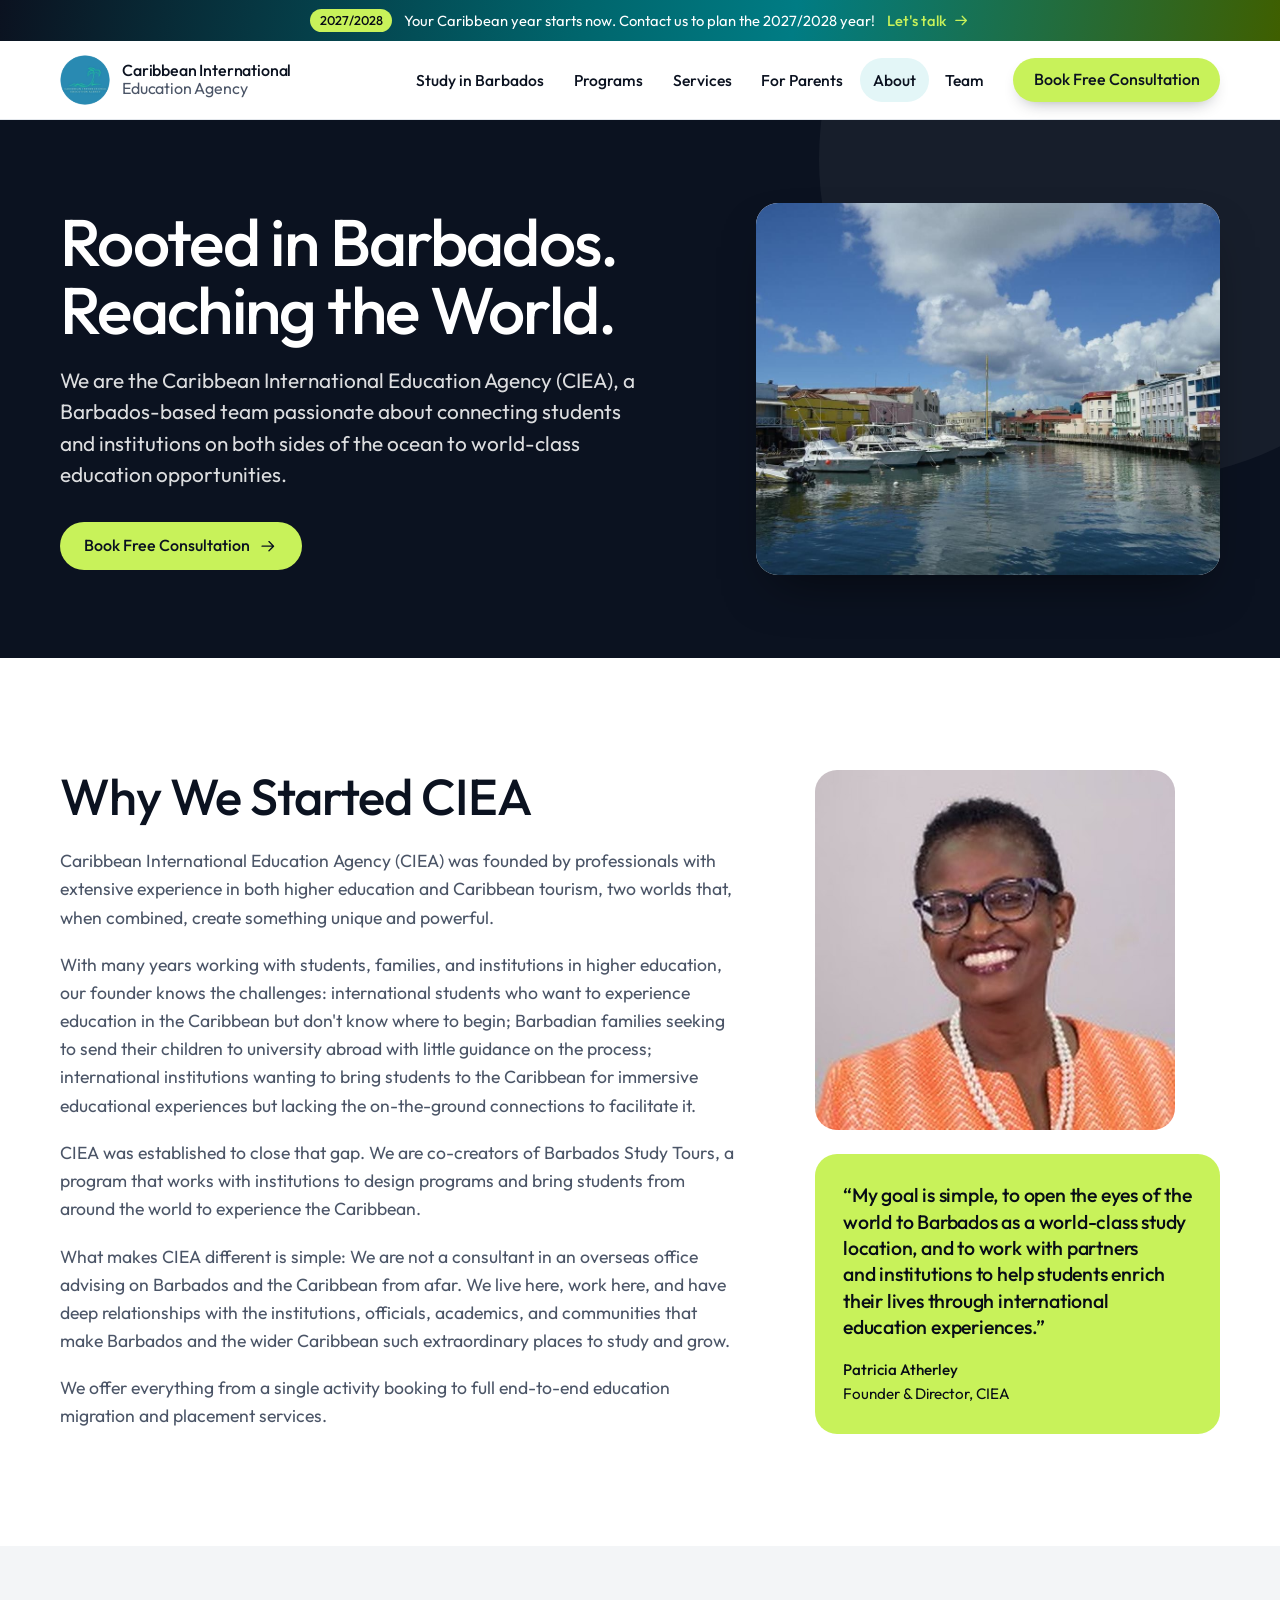
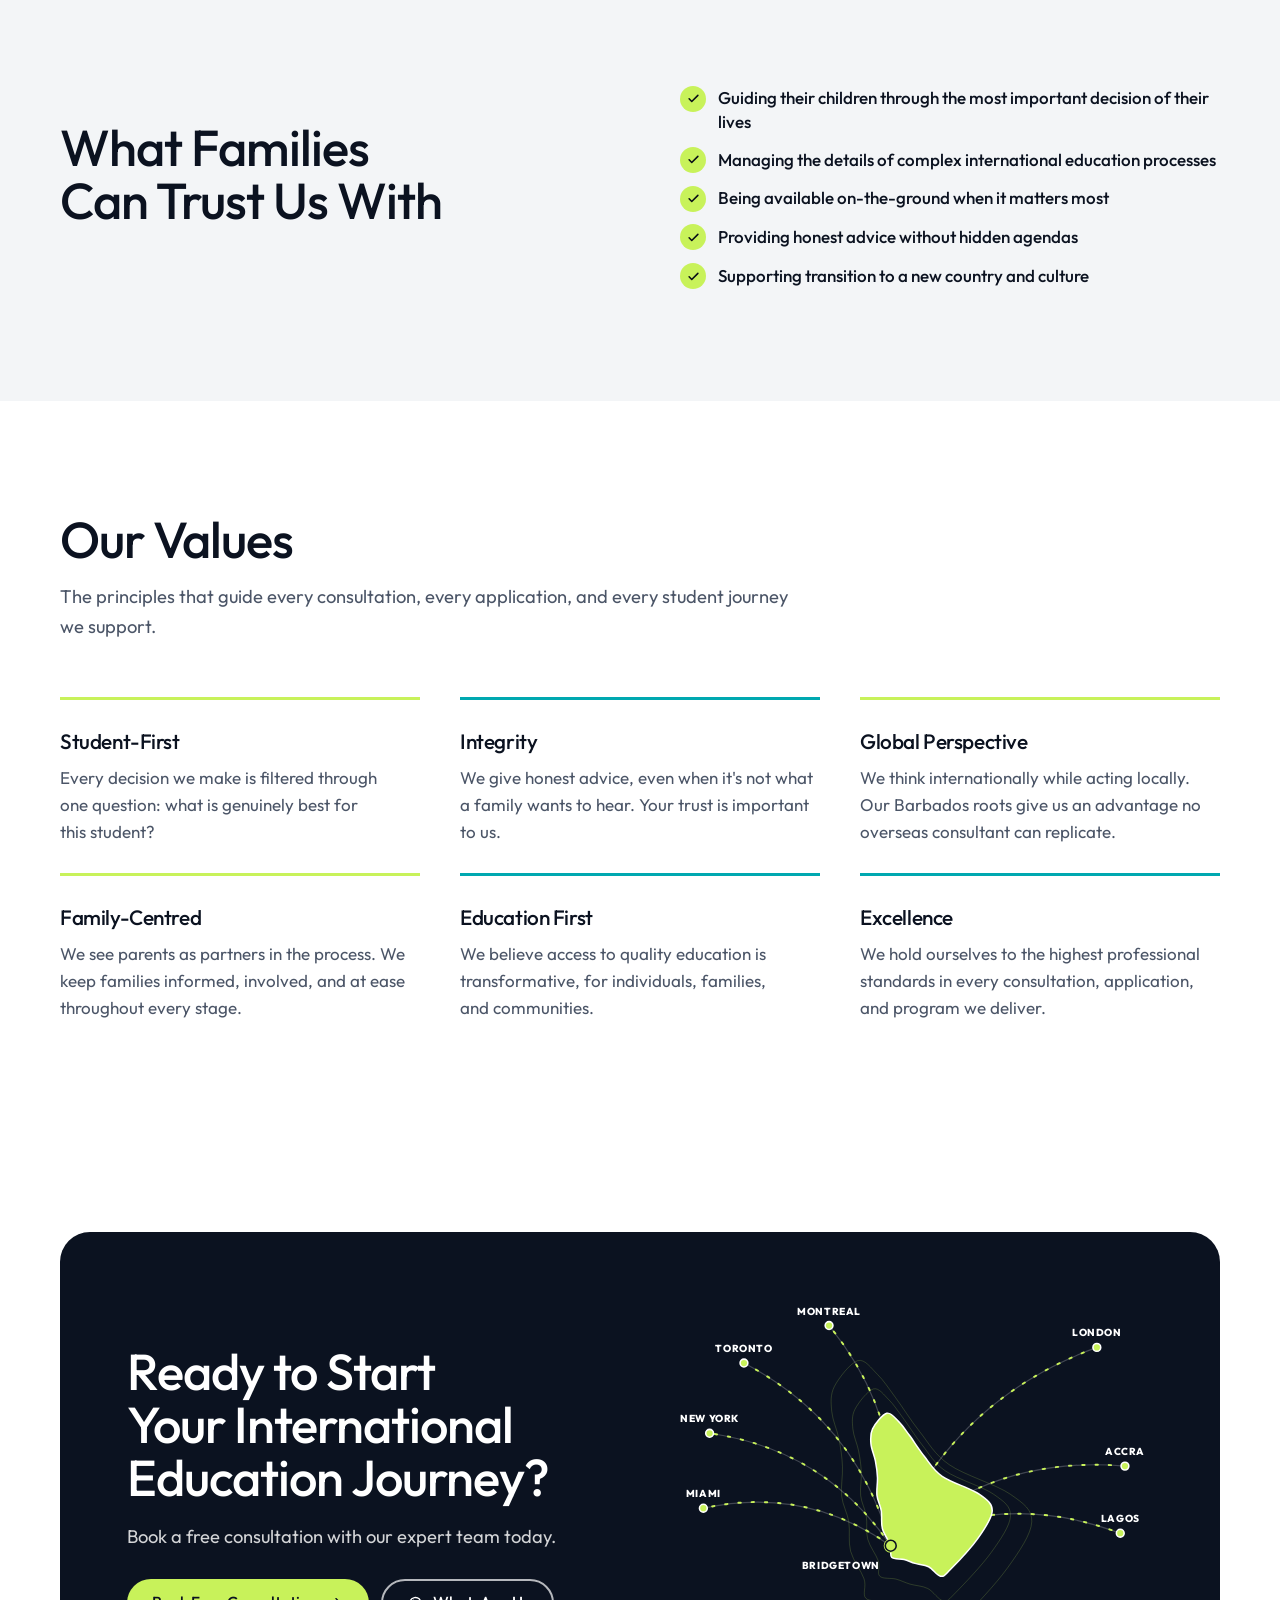
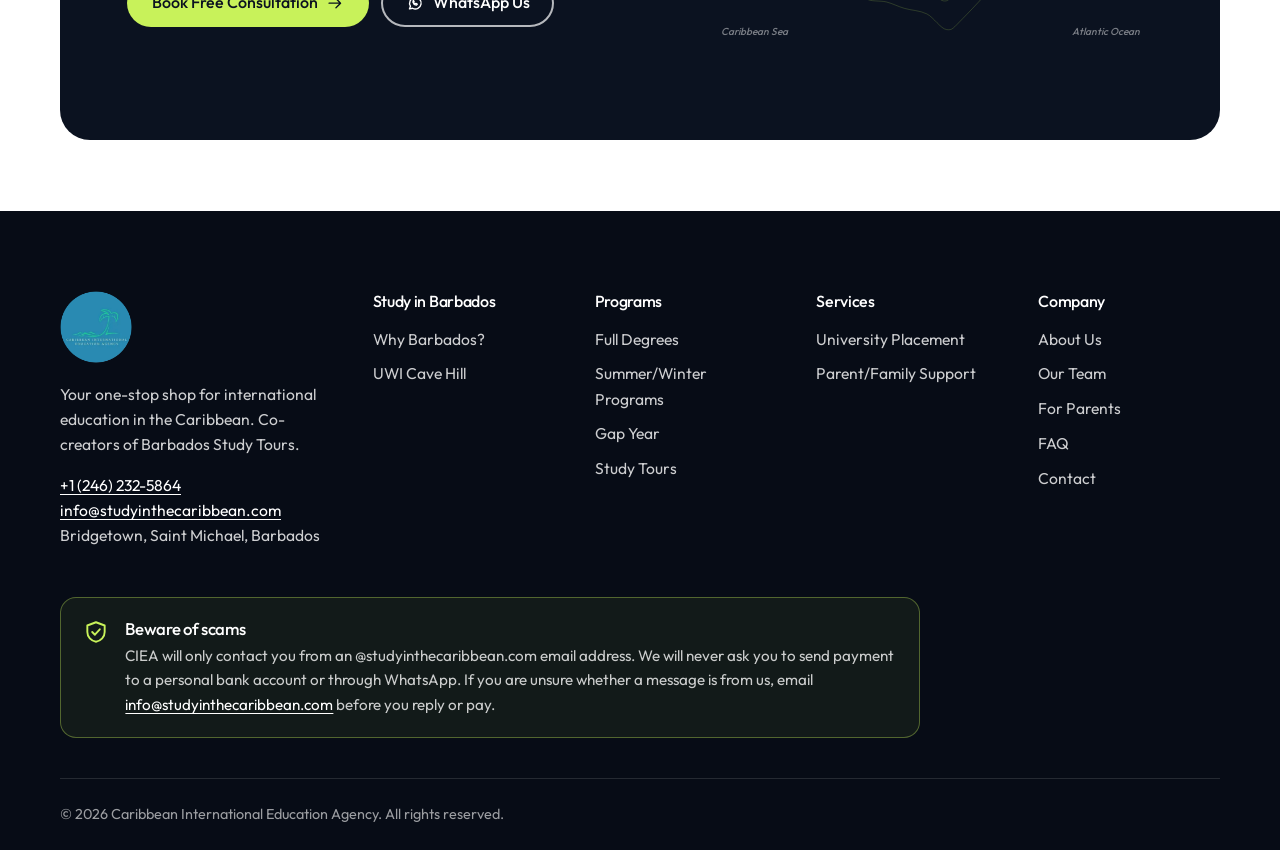
==== commit fc838353: "Remove the student blog Reverts PR #24: blog index, three articles, Blog nav and footer links, sitem" ====
--- a/about.html
+++ b/about.html
@@ -22,7 +22,7 @@
 <link rel="preconnect" href="https://fonts.googleapis.com">
 <link rel="preconnect" href="https://fonts.gstatic.com" crossorigin>
 <link rel="stylesheet" href="https://fonts.googleapis.com/css2?family=Outfit:wght@300..800&family=Geist+Mono:wght@500&display=swap">
-<link rel="stylesheet" href="assets/styles.css?v=60d4880a">
+<link rel="stylesheet" href="assets/styles.css?v=1af8788d">
 </head>
 <body>
 <svg width="0" height="0" style="position:absolute" aria-hidden="true">
@@ -56,7 +56,7 @@
 <img src="assets/ciea-logo.png" alt="" width="52" height="52">
 <span class="brand-name">Caribbean International<span>Education Agency</span></span></a>
 <button class="nav-toggle" aria-expanded="false" aria-controls="site-nav" aria-label="Menu"><svg class="icon i-menu" aria-hidden="true"><use href="#i-menu"/></svg><svg class="icon i-close" hidden aria-hidden="true"><use href="#i-close"/></svg></button>
-<nav class="nav" id="site-nav" aria-label="Main"><a href="study-in-barbados.html">Study in Barbados</a><a href="programs.html">Programs</a><a href="services.html">Services</a><a href="about.html#families">For Parents</a><a href="about.html" aria-current="page">About</a><a href="team.html">Team</a><a href="blog.html">Blog</a><a class="btn btn-primary" href="contact.html">Book Free Consultation</a></nav>
+<nav class="nav" id="site-nav" aria-label="Main"><a href="study-in-barbados.html">Study in Barbados</a><a href="programs.html">Programs</a><a href="services.html">Services</a><a href="about.html#families">For Parents</a><a href="about.html" aria-current="page">About</a><a href="team.html">Team</a><a class="btn btn-primary" href="contact.html">Book Free Consultation</a></nav>
 </div></header>
 <main id="main">
 <section class="page-hero"><div class="wrap page-hero-grid">
@@ -110,7 +110,6 @@
 <p><a href="https://wa.me/12462325864" target="_blank" rel="noopener">+1 (246) 232-5864</a><br><a href="mailto:info@studyinthecaribbean.com">info@studyinthecaribbean.com</a><br>Bridgetown, Saint Michael, Barbados</p></div>
 <div class="foot-col"><h3>Study in Barbados</h3><ul>
 <li><a href="study-in-barbados.html#why">Why Barbados?</a></li><li><a href="study-in-barbados.html#uwi">UWI Cave Hill</a></li>
-<li><a href="course-finder.html">Program Finder</a></li><li><a href="blog.html">Student Blog</a></li>
 </ul></div>
 <div class="foot-col"><h3>Programs</h3><ul>
 <li><a href="programs.html#full-degrees">Full Degrees</a></li><li><a href="programs.html#summer-camps">Summer/Winter Programs</a></li><li><a href="programs.html#gap-year">Gap Year</a></li>
@@ -125,6 +124,6 @@
 <aside class="foot-notice" aria-labelledby="scam-h"><svg class="icon" aria-hidden="true"><use href="#i-shield"/></svg><div><h3 id="scam-h">Beware of scams</h3><p>CIEA will only contact you from an @studyinthecaribbean.com email address. We will never ask you to send payment to a personal bank account or through WhatsApp. If you are unsure whether a message is from us, email <a href="mailto:info@studyinthecaribbean.com">info@studyinthecaribbean.com</a> before you reply or pay.</p></div></aside>
 <div class="foot-base"><span>&copy; 2026 Caribbean International Education Agency. All rights reserved.</span></div>
 </div></footer>
-<script src="assets/site.js?v=60d4880a"></script>
+<script src="assets/site.js?v=1af8788d"></script>
 </body>
 </html>
--- a/assets/styles.css
+++ b/assets/styles.css
@@ -523,86 +523,3 @@
 @media (max-width: 960px) { .member, .member:nth-child(even) { grid-template-columns: 1fr; } .member:nth-child(even) .member-photo { order: 0; } .member-photo { max-width: 420px; } }
 .member-photo .avatar { display: grid; place-items: center; border: 0; background: var(--deep); background-image: radial-gradient(circle at 70% 25%, rgba(0, 168, 176, .55), transparent 60%); }
 .member-photo .avatar span { font-family: var(--display); font-weight: 500; font-size: clamp(4rem, 3rem + 4vw, 7rem); letter-spacing: -0.02em; color: var(--sun); }
-
-/* Blog */
-.blog-hero { max-width: 46rem; }
-.post-list { list-style: none; margin: 0; padding: 0; display: grid; grid-template-columns: repeat(3, minmax(0, 1fr)); gap: clamp(1.25rem, 1rem + 1.5vw, 2rem); }
-.post-card a { display: flex; flex-direction: column; height: 100%; text-decoration: none; background: #fff; border: 1px solid var(--line); border-radius: var(--r-lg); overflow: hidden; transition: box-shadow .35s var(--ease), transform .35s var(--ease); }
-.post-card a:hover { box-shadow: var(--shadow); transform: translateY(-3px); }
-.post-card figure { margin: 0; aspect-ratio: 16 / 10; overflow: hidden; background: var(--mist); }
-.post-card img { width: 100%; height: 100%; object-fit: cover; }
-.post-card-text { display: flex; flex-direction: column; gap: .75rem; padding: 1.5rem 1.5rem 1.75rem; flex: 1; }
-.post-card h2 { font-size: 1.4rem; line-height: 1.2; }
-.post-card p { color: var(--ink-2); }
-.post-card .post-card-meta { font-size: .92rem; margin-top: auto; padding-top: .5rem; }
-.post-card-go { display: inline-flex; align-items: center; gap: .45rem; color: var(--sea-ink); font-weight: 500; }
-.post-card a:hover .post-card-go .icon { transform: translateX(3px); }
-.post-card-go .icon { transition: transform .35s var(--ease); }
-.blog-links { margin-top: 2.5rem; color: var(--ink-2); }
-.blog-links a, .post-body a, .post-sources a, .post-author a { color: var(--sea-ink); }
-
-.post-hero { background: var(--deep); color: #fff; padding-block: clamp(2.5rem, 2rem + 3vw, 4.5rem) clamp(6rem, 5rem + 6vw, 10rem); }
-.post-hero-inner { max-width: 52rem; }
-.post-hero-inner > * + * { margin-top: 1.25rem; }
-.post-hero h1 { font-size: clamp(2.2rem, 1.4rem + 3vw, 3.8rem); line-height: 1.05; }
-.post-hero .lede { color: rgba(255, 255, 255, .86); }
-.crumbs { display: flex; gap: .6rem; font-size: .95rem; color: rgba(255, 255, 255, .7); }
-.crumbs a { color: rgba(255, 255, 255, .85); text-decoration: none; }
-.crumbs a:hover { color: #fff; text-decoration: underline; }
-.byline { display: grid; grid-template-columns: auto 1fr; column-gap: .9rem; align-items: center; padding-top: .5rem; }
-.byline img { width: 48px; height: 48px; border-radius: 50%; object-fit: cover; grid-row: span 2; }
-.byline-name a { color: #fff; font-weight: 500; text-decoration: none; }
-.byline-name a:hover { text-decoration: underline; }
-.byline-name span { display: block; font-size: .92rem; color: rgba(255, 255, 255, .7); }
-.byline-meta { grid-column: 1 / -1; margin-top: 1rem; display: flex; gap: .6rem; font-size: .95rem; color: rgba(255, 255, 255, .7); }
-
-.post-wrap { max-width: calc(52rem + 2 * var(--gutter)); padding-bottom: clamp(3.5rem, 3rem + 3vw, 6rem); }
-.post-photo { margin: clamp(-8rem, -4rem - 4vw, -5rem) 0 0; border-radius: var(--r-lg); overflow: hidden; aspect-ratio: 16 / 9; box-shadow: var(--shadow); background: var(--mist); }
-.post-photo img { width: 100%; height: 100%; object-fit: cover; }
-.post-body { max-width: none; margin-top: clamp(2.5rem, 2rem + 2vw, 3.5rem); }
-.post-body h2 { font-size: clamp(1.6rem, 1.3rem + 1vw, 2.1rem); margin-top: 2.75rem; }
-.post-body h2 + * { margin-top: 1rem; }
-.post-body ul, .post-body ol { padding-left: 1.25rem; color: var(--ink-2); font-size: 1.1rem; }
-.post-body li + li { margin-top: .6rem; }
-.post-body li::marker { color: var(--lagoon); }
-.post-body strong { font-weight: 500; color: var(--ink); }
-.post-body q { color: var(--ink); }
-.post-body .note { font-size: 1rem; padding: 1rem 1.25rem; background: var(--mist); border-radius: var(--r-sm); }
-.table-wrap { overflow-x: auto; }
-.post-body table { width: 100%; border-collapse: collapse; font-size: 1.02rem; }
-.post-body caption { text-align: left; color: var(--ink-2); font-size: .95rem; padding-bottom: .6rem; }
-.post-body th, .post-body td { text-align: left; padding: .8rem 1rem; border-bottom: 1px solid var(--line); }
-.post-body thead th { background: var(--deep); color: #fff; font-weight: 500; }
-.post-body thead th:first-child { border-top-left-radius: var(--r-sm); }
-.post-body thead th:last-child { border-top-right-radius: var(--r-sm); }
-.post-body tbody th { font-weight: 400; color: var(--ink); }
-.post-body td { white-space: nowrap; color: var(--ink); }
-
-.post-sources { margin-top: 3.5rem; padding: clamp(1.5rem, 1rem + 2vw, 2.25rem); background: var(--mist); border-radius: var(--r-lg); }
-.post-sources h2, .post-author h2, .post-more h2 { font-size: 1.4rem; }
-.post-sources p { margin-top: .6rem; color: var(--ink-2); font-size: .98rem; }
-.post-sources ol { margin: 1rem 0 0; padding-left: 1.25rem; font-size: .98rem; }
-.post-sources li + li { margin-top: .4rem; }
-.post-author { margin-top: 2.5rem; display: flex; gap: 1.25rem; align-items: flex-start; padding-top: 2.5rem; border-top: 1px solid var(--line); }
-.post-author img { width: 96px; height: 96px; border-radius: 50%; object-fit: cover; flex: none; }
-.post-author p { margin-top: .5rem; color: var(--ink-2); }
-.post-more { margin-top: 2.5rem; }
-.post-more ul { list-style: none; margin: 1rem 0 0; padding: 0; display: grid; gap: .75rem; }
-.post-more a { display: flex; justify-content: space-between; align-items: center; gap: 1rem; padding: 1.1rem 1.25rem; border: 1px solid var(--line); border-radius: var(--r); text-decoration: none; font-weight: 500; transition: border-color .25s var(--ease), background-color .25s var(--ease); }
-.post-more a:hover { border-color: var(--lagoon); background: var(--seafoam-soft); }
-.post-more .icon { color: var(--sea-ink); }
-@media (max-width: 960px) { .post-list { grid-template-columns: 1fr 1fr; } }
-@media (max-width: 640px) {
-  .post-list { grid-template-columns: 1fr; }
-  .post-author { flex-direction: column; }
-  .post-body td { white-space: normal; }
-}
-/* Seven nav links: switch to the menu button before the links start wrapping */
-@media (max-width: 1200px) {
-  .nav-toggle { display: grid; place-items: center; }
-  .nav { position: absolute; left: 0; right: 0; top: 100%; flex-direction: column; align-items: stretch; gap: .25rem; padding: 1rem var(--gutter) 1.5rem; background: #fff; border-bottom: 1px solid var(--line); box-shadow: var(--shadow); display: none; }
-  .nav.open { display: flex; }
-  .nav a:not(.btn) { padding: .85rem 1rem; font-size: 1.05rem; }
-  .nav .btn { margin: .5rem 0 0; }
-  .header-inner { position: relative; }
-}
